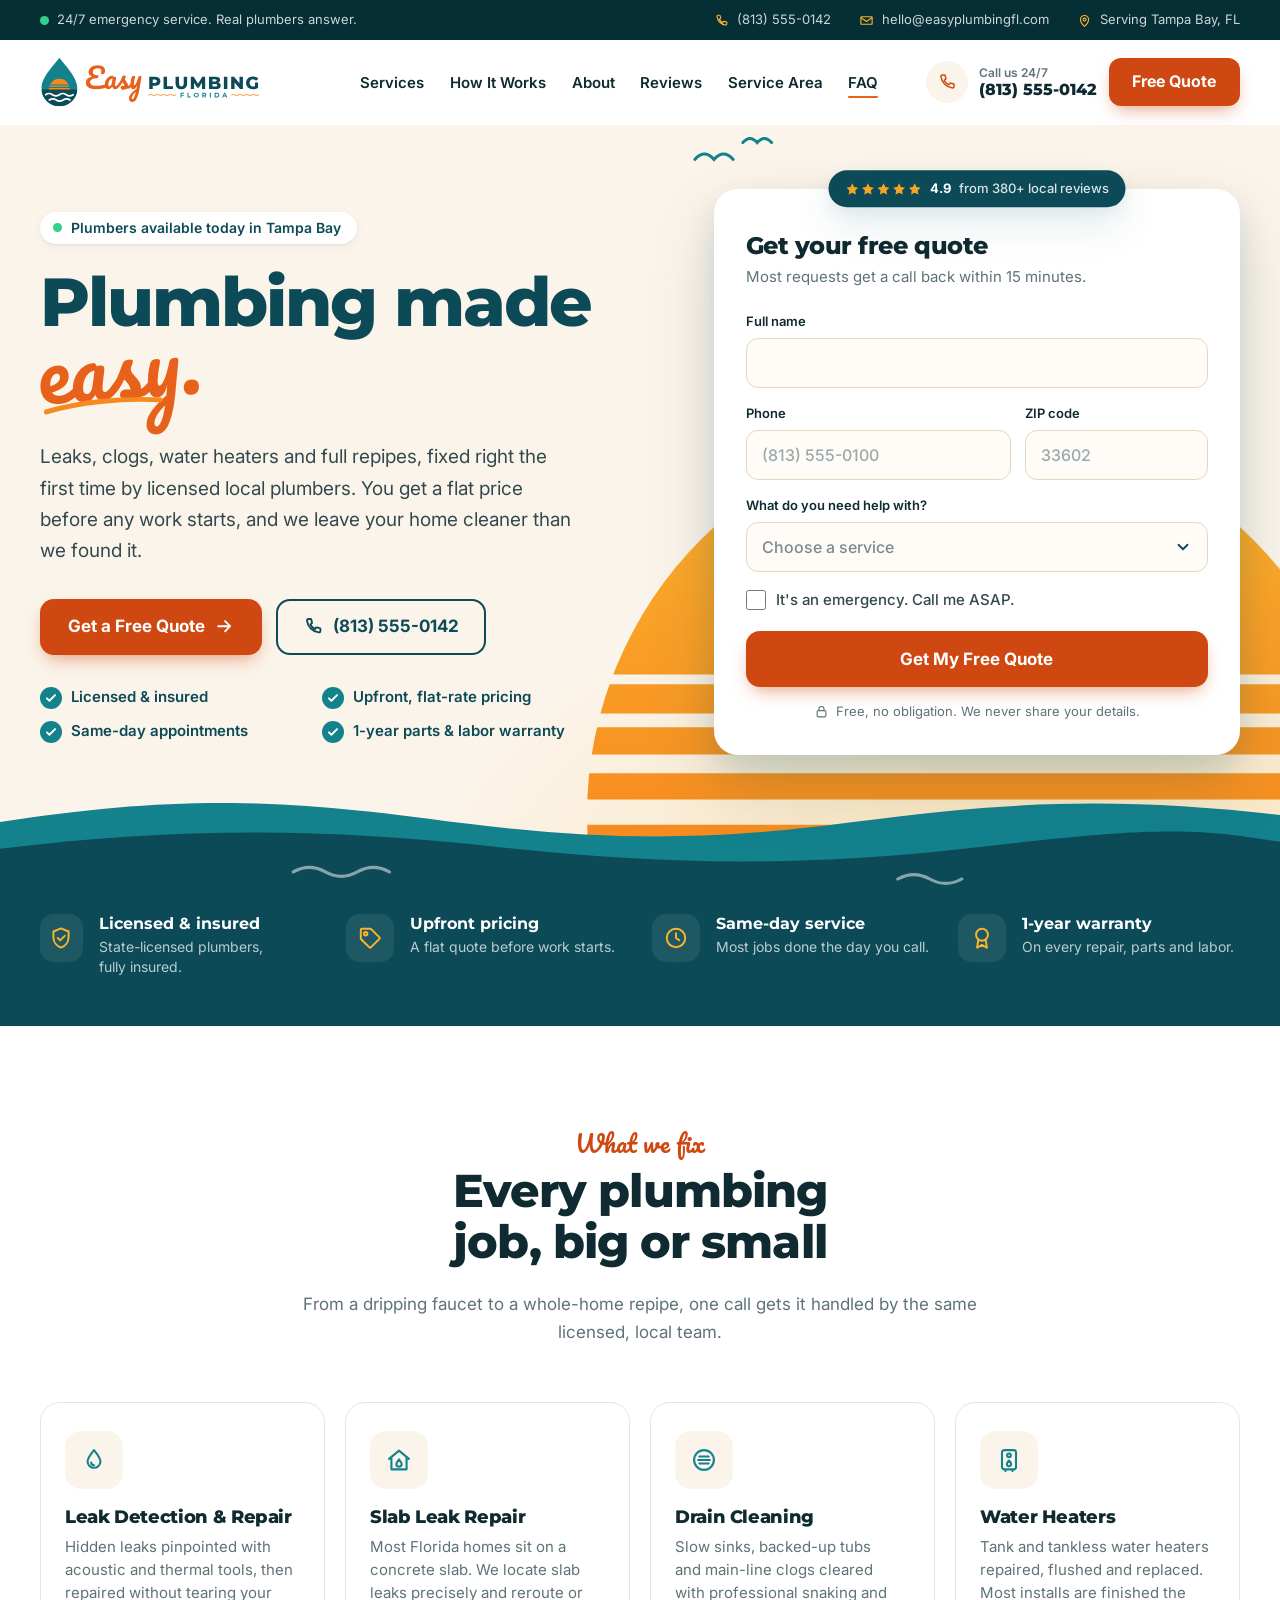
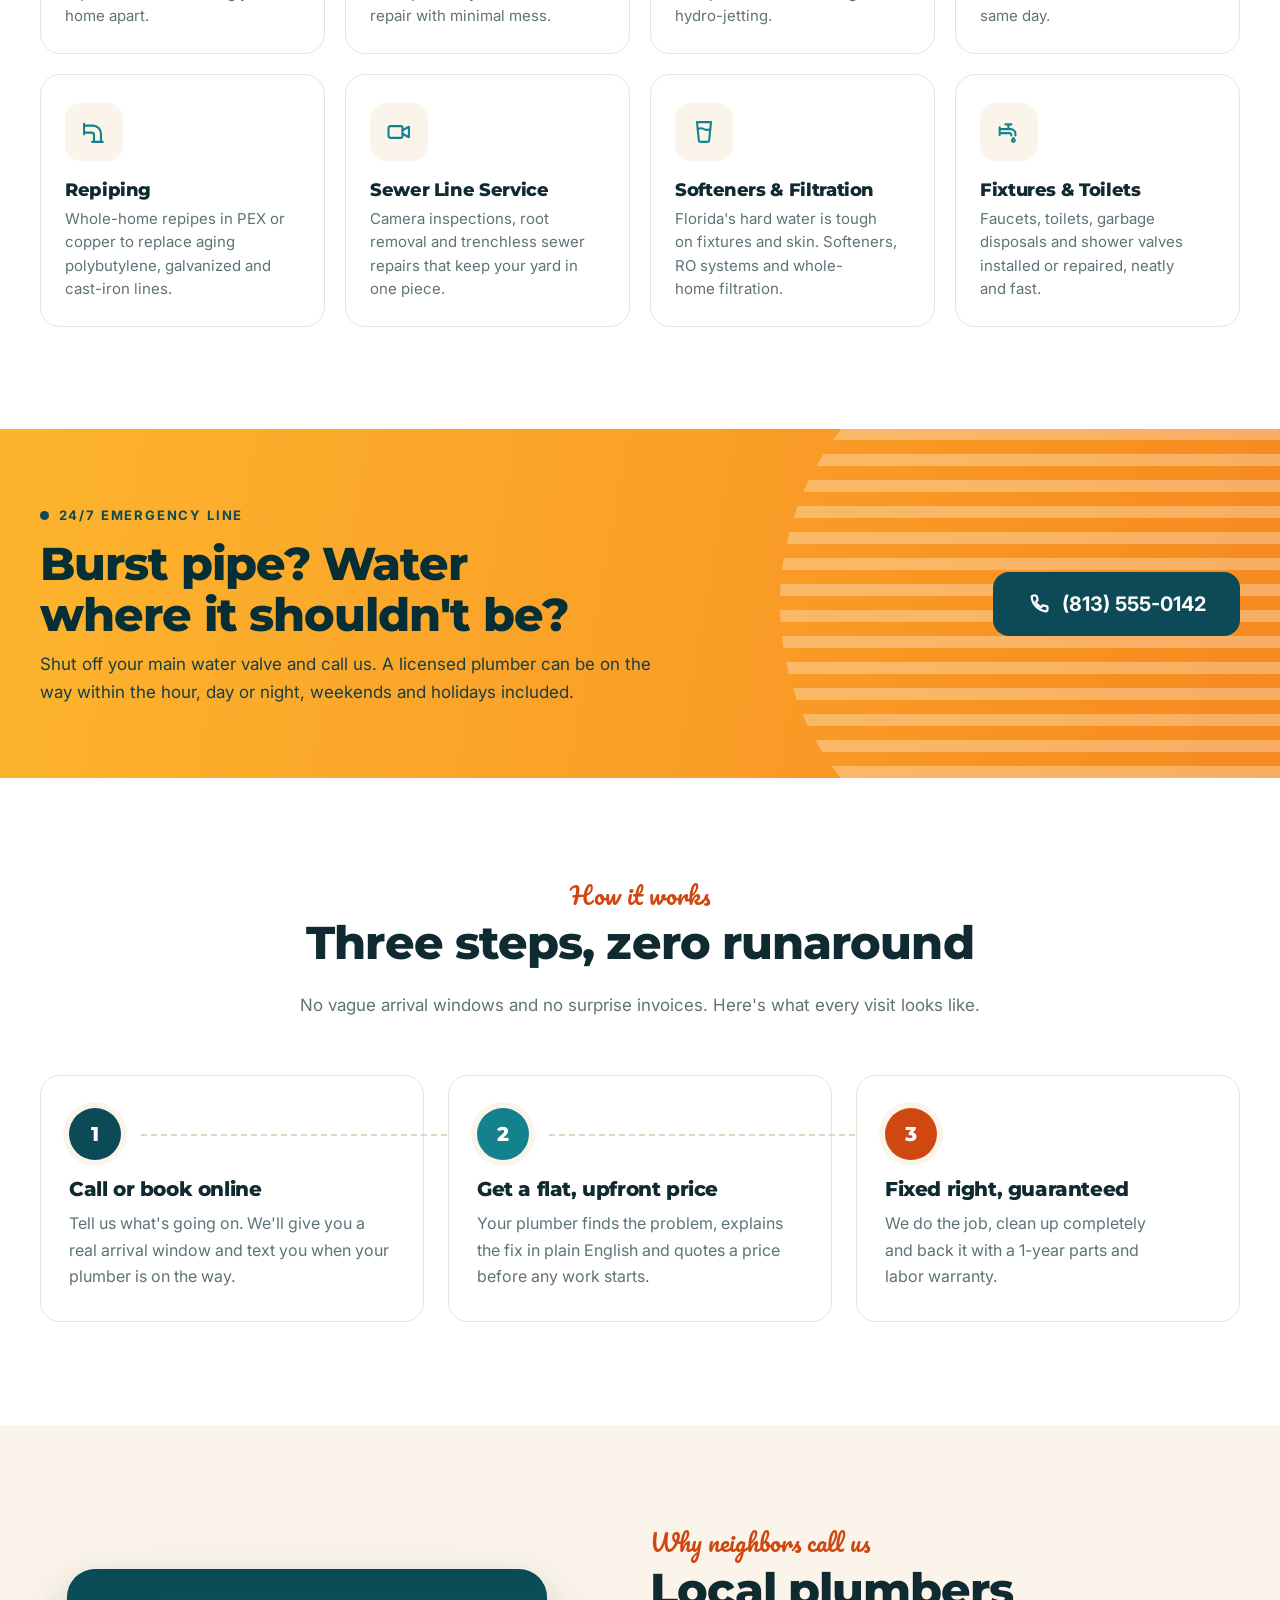
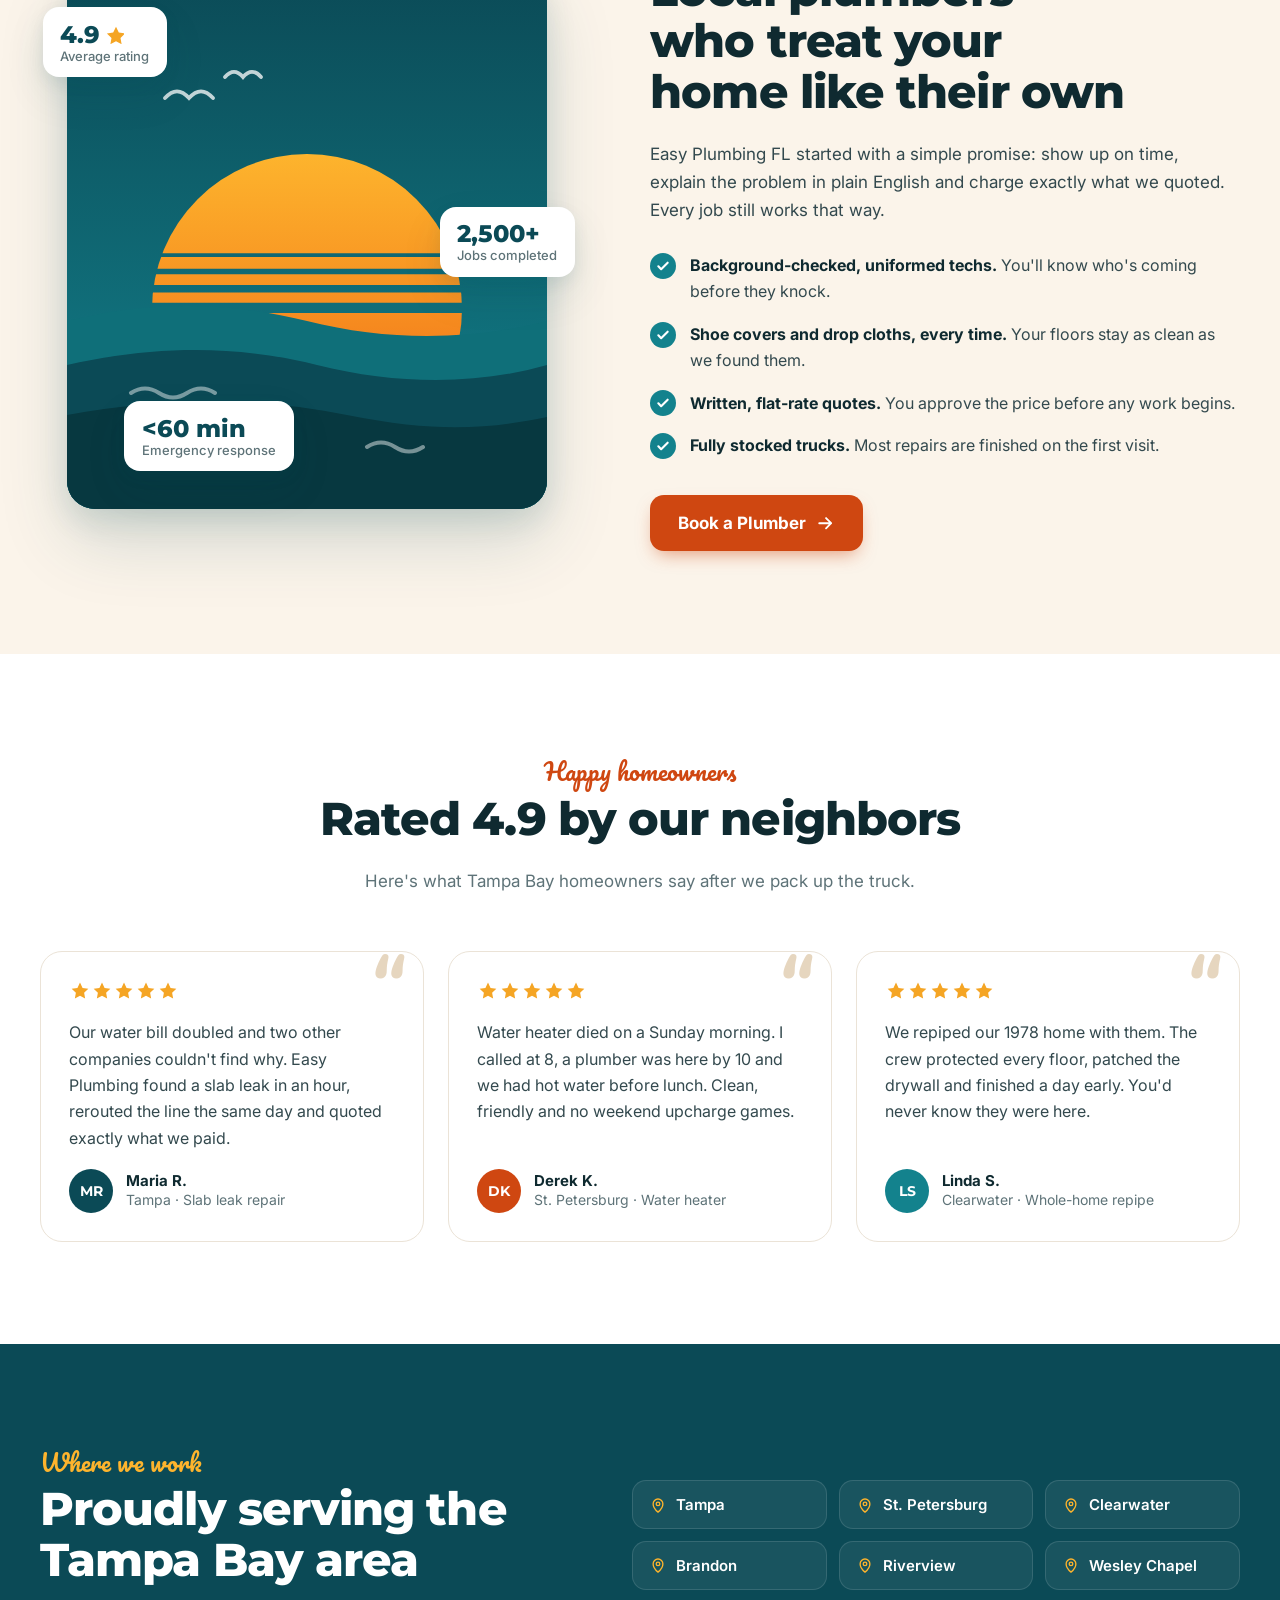
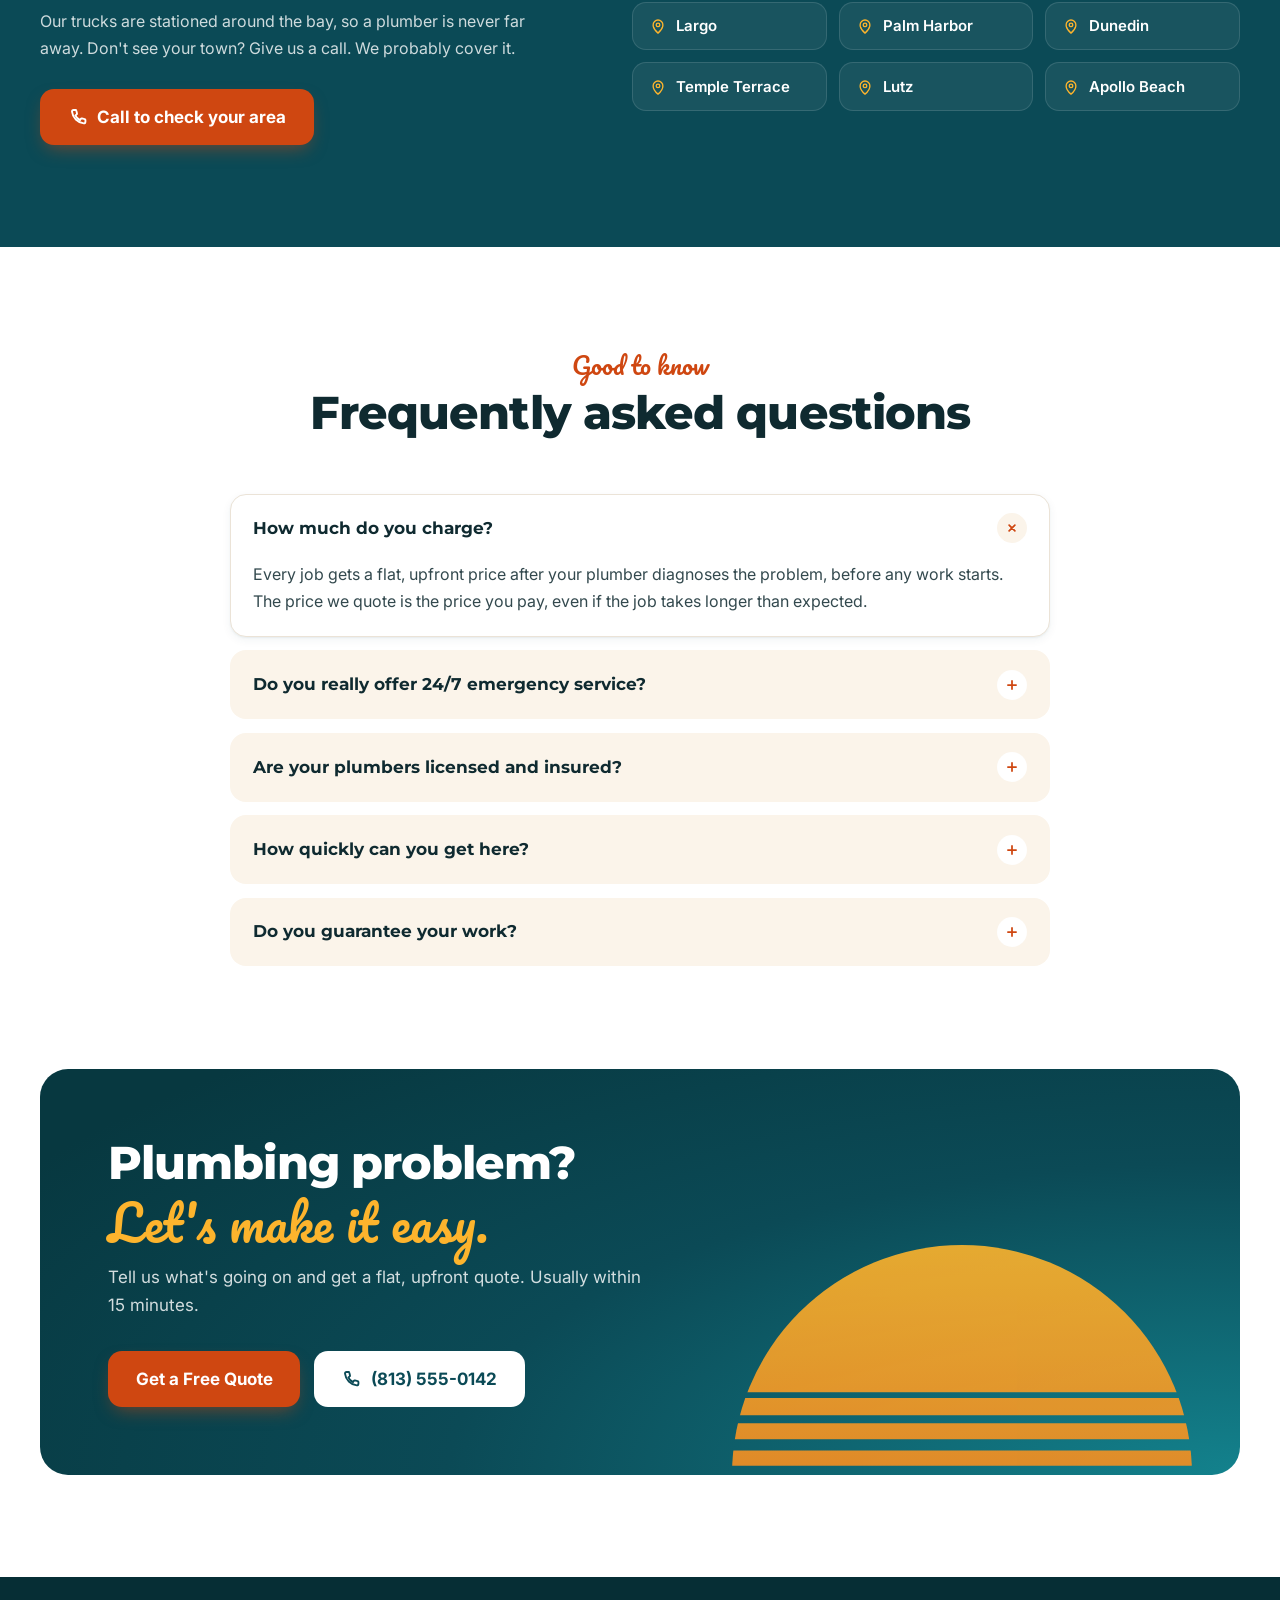
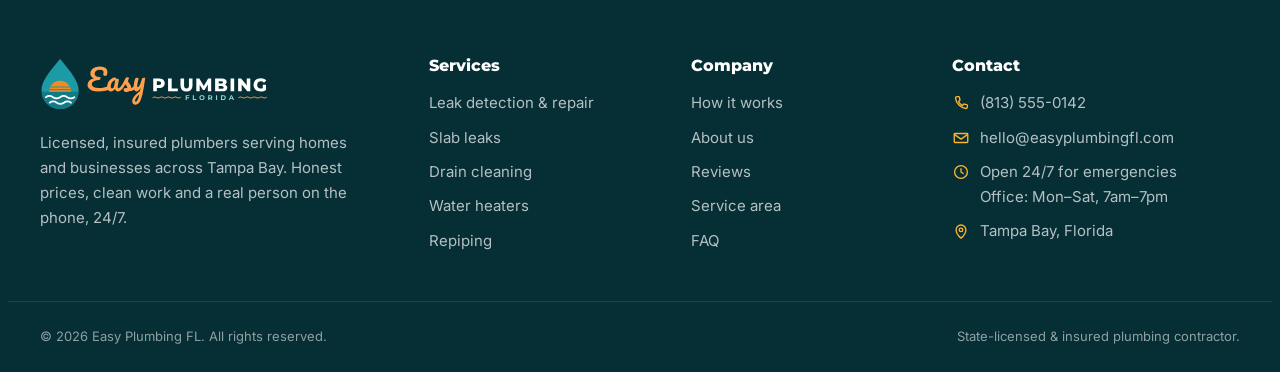
==== index.html @ a5758fda "Add Easy Plumbing FL site and Sunshine Coast brand One-page marketing site for a Florida plumbing co" ====
<!doctype html>
<html lang="en">
<head>
  <meta charset="utf-8">
  <meta name="viewport" content="width=device-width, initial-scale=1">
  <title>Plumber in Tampa Bay, FL | Easy Plumbing FL</title>
  <meta name="description" content="Licensed, insured Tampa Bay plumbers for leaks, clogs, water heaters, slab leaks and repipes. Upfront flat-rate pricing, same-day service and 24/7 emergency help.">
  <link rel="canonical" href="https://easyplumbingfl.com/">
  <meta name="theme-color" content="#0B4A56">

  <meta property="og:type" content="website">
  <meta property="og:site_name" content="Easy Plumbing FL">
  <meta property="og:title" content="Easy Plumbing FL | Plumbing made easy in Tampa Bay">
  <meta property="og:description" content="Leaks, clogs, water heaters and repipes, fixed right the first time. Upfront pricing, same-day service, 24/7 emergencies.">
  <meta property="og:url" content="https://easyplumbingfl.com/">
  <meta property="og:image" content="https://easyplumbingfl.com/images/og-image.jpg">
  <meta property="og:image:width" content="1200">
  <meta property="og:image:height" content="630">
  <meta name="twitter:card" content="summary_large_image">

  <link rel="icon" href="images/favicon.svg" type="image/svg+xml">
  <link rel="icon" href="images/favicon-32.png" sizes="32x32" type="image/png">
  <link rel="apple-touch-icon" href="images/apple-touch-icon.png">

  <link rel="preconnect" href="https://fonts.googleapis.com">
  <link rel="preconnect" href="https://fonts.gstatic.com" crossorigin>
  <link rel="stylesheet" href="https://fonts.googleapis.com/css2?family=Inter:wght@400;500;600;700&family=Montserrat:wght@700;800&family=Pacifico&display=swap">
  <link rel="stylesheet" href="css/styles.css">
  <script>document.documentElement.classList.add("js");</script>

  <script type="application/ld+json">
  {
    "@context": "https://schema.org",
    "@type": "Plumber",
    "name": "Easy Plumbing FL",
    "url": "https://easyplumbingfl.com/",
    "logo": "https://easyplumbingfl.com/images/logo.svg",
    "image": "https://easyplumbingfl.com/images/og-image.jpg",
    "telephone": "+1-813-555-0142",
    "email": "hello@easyplumbingfl.com",
    "priceRange": "$$",
    "address": { "@type": "PostalAddress", "addressLocality": "Tampa", "addressRegion": "FL", "addressCountry": "US" },
    "areaServed": ["Tampa", "St. Petersburg", "Clearwater", "Brandon", "Riverview", "Wesley Chapel", "Largo", "Palm Harbor", "Dunedin", "Temple Terrace", "Lutz", "Apollo Beach"],
    "openingHoursSpecification": [{
      "@type": "OpeningHoursSpecification",
      "dayOfWeek": ["Monday", "Tuesday", "Wednesday", "Thursday", "Friday", "Saturday", "Sunday"],
      "opens": "00:00",
      "closes": "23:59"
    }]
  }
  </script>
</head>
<body>
<a class="skip-link" href="#main">Skip to content</a>

<!-- Icon sprite + shared illustration pieces -->
<svg class="sprite" xmlns="http://www.w3.org/2000/svg" aria-hidden="true" focusable="false">
  <defs>
    <linearGradient id="sun-grad" x1="0" y1="0" x2="0" y2="1">
      <stop offset="0" stop-color="#FDB42D"/>
      <stop offset=".55" stop-color="#F68A1F"/>
      <stop offset="1" stop-color="#E8611A"/>
    </linearGradient>
    <!-- retro stripes cut through the lower half of the sun, like the logo -->
    <mask id="sun-stripes" maskUnits="userSpaceOnUse" x="0" y="0" width="200" height="200">
      <rect width="200" height="200" fill="#fff"/>
      <path fill="#000" d="M0 64h200v2.5H0zM0 74h200v3.5H0zM0 84.5h200v4.8H0zM0 96h200v6.5H0z"/>
    </mask>
    <path id="star-shape" d="M12 2.8l2.8 5.8 6.3.9-4.6 4.4 1.1 6.3L12 17.2l-5.6 3 1.1-6.3L2.9 9.5l6.3-.9z"/>
  </defs>

  <symbol id="sun" viewBox="0 0 200 200"><circle cx="100" cy="100" r="100" fill="url(#sun-grad)" mask="url(#sun-stripes)"/></symbol>
  <symbol id="birds" viewBox="0 0 80 40"><path d="M4 22q8-9 16 0q8-9 16 0M44 8q6-7 12 0q6-7 12 0"/></symbol>
  <symbol id="i-stars" viewBox="0 0 120 24"><use href="#star-shape"/><use href="#star-shape" x="24"/><use href="#star-shape" x="48"/><use href="#star-shape" x="72"/><use href="#star-shape" x="96"/></symbol>

  <symbol id="i-phone" viewBox="0 0 24 24"><path d="M6.6 3.5h2.2c.5 0 .9.3 1 .8l.8 3.4c.1.4-.1.9-.5 1.1L8.6 9.9a12 12 0 0 0 5.5 5.5l1.1-1.5c.2-.4.7-.6 1.1-.5l3.4.8c.5.1.8.5.8 1v2.2c0 1-.8 1.9-1.9 1.9A15.8 15.8 0 0 1 4.7 5.4c0-1 .9-1.9 1.9-1.9Z"/></symbol>
  <symbol id="i-mail" viewBox="0 0 24 24"><path d="M4 6h16a1 1 0 0 1 1 1v10a1 1 0 0 1-1 1H4a1 1 0 0 1-1-1V7a1 1 0 0 1 1-1Z"/><path d="m3.5 7.5 8.5 6 8.5-6"/></symbol>
  <symbol id="i-pin" viewBox="0 0 24 24"><path d="M12 21.5s-6.5-5.6-6.5-11a6.5 6.5 0 0 1 13 0c0 5.4-6.5 11-6.5 11Z"/><circle cx="12" cy="10.5" r="2.4"/></symbol>
  <symbol id="i-clock" viewBox="0 0 24 24"><circle cx="12" cy="12" r="8.5"/><path d="M12 7.5V12l3 2"/></symbol>
  <symbol id="i-arrow" viewBox="0 0 24 24"><path d="M5 12h14M13 6l6 6-6 6"/></symbol>
  <symbol id="i-check" viewBox="0 0 24 24"><path d="m5 12.5 4.2 4.2L19 7"/></symbol>
  <symbol id="i-shield" viewBox="0 0 24 24"><path d="M12 3.2 19 6v5.3c0 4.6-3 8.3-7 9.6-4-1.3-7-5-7-9.6V6l7-2.8Z"/><path d="m9 12 2.2 2.2L15.5 10"/></symbol>
  <symbol id="i-tag" viewBox="0 0 24 24"><path d="M3.5 12.4V4.5a1 1 0 0 1 1-1h7.9a1 1 0 0 1 .7.3l7.6 7.6a1 1 0 0 1 0 1.4l-7.9 7.9a1 1 0 0 1-1.4 0l-7.6-7.6a1 1 0 0 1-.3-.7Z"/><circle cx="8" cy="8" r="1.6"/></symbol>
  <symbol id="i-award" viewBox="0 0 24 24"><circle cx="12" cy="9" r="5.5"/><path d="M8.6 13.4 7.5 21l4.5-2.6 4.5 2.6-1.1-7.6"/></symbol>
  <symbol id="i-lock" viewBox="0 0 24 24"><rect x="5" y="10.5" width="14" height="10" rx="2"/><path d="M8 10.5V8a4 4 0 0 1 8 0v2.5"/></symbol>
  <symbol id="i-leak" viewBox="0 0 24 24"><path d="M12 3.5c2.9 3.6 5.5 6.7 5.5 9.7a5.5 5.5 0 0 1-11 0c0-3 2.6-6.1 5.5-9.7Z"/><path d="M9.6 14.2a2.5 2.5 0 0 0 2.4 2.3"/></symbol>
  <symbol id="i-slab" viewBox="0 0 24 24"><path d="M3.5 11 12 4l8.5 7M5.5 9.5V20h13V9.5"/><path d="M12 11.5c1.3 1.6 2.3 2.8 2.3 4a2.3 2.3 0 0 1-4.6 0c0-1.2 1-2.4 2.3-4Z"/></symbol>
  <symbol id="i-drain" viewBox="0 0 24 24"><circle cx="12" cy="12" r="8.5"/><path d="M8 9h8M7 12h10M8 15h8"/></symbol>
  <symbol id="i-heater" viewBox="0 0 24 24"><path d="M8 3.5h8a2 2 0 0 1 2 2V18a2 2 0 0 1-2 2H8a2 2 0 0 1-2-2V5.5a2 2 0 0 1 2-2ZM9 20v1.5M15 20v1.5"/><circle cx="12" cy="8" r="1.6"/><path d="M12 12.5c1.1 1.2 1.8 2.1 1.8 3a1.8 1.8 0 0 1-3.6 0c0-.9.7-1.8 1.8-3Z"/></symbol>
  <symbol id="i-pipe" viewBox="0 0 24 24"><path d="M3.5 6.5H11a7 7 0 0 1 7 7v7M3.5 12.5H10a2 2 0 0 1 2 2v6M3.5 5v9M10.5 20.5h9"/></symbol>
  <symbol id="i-camera" viewBox="0 0 24 24"><path d="M4.5 7h9A1.5 1.5 0 0 1 15 8.5v7a1.5 1.5 0 0 1-1.5 1.5h-9A1.5 1.5 0 0 1 3 15.5v-7A1.5 1.5 0 0 1 4.5 7Z"/><path d="m15 10.5 5.5-3v9l-5.5-3"/></symbol>
  <symbol id="i-glass" viewBox="0 0 24 24"><path d="M6 3.5h12l-1.6 15.6a1.5 1.5 0 0 1-1.5 1.4H9.1a1.5 1.5 0 0 1-1.5-1.4L6 3.5Z"/><path d="M6.7 9.5c1.8-.9 3.5-.9 5.3 0s3.5.9 5.3 0"/></symbol>
  <symbol id="i-faucet" viewBox="0 0 24 24"><path d="M9 5.5h5M11.5 5.5v4M4 8v6.5M4 9.5h9.5a4 4 0 0 1 4 4V15M4 13h8.5a1.5 1.5 0 0 1 1.5 1.5V15"/><path d="M15.75 17.2c.7.8 1.2 1.5 1.2 2.1a1.2 1.2 0 0 1-2.4 0c0-.6.5-1.3 1.2-2.1Z"/></symbol>
</svg>

<div class="topbar">
  <div class="container topbar__inner">
    <p class="topbar__item"><span class="pulse" aria-hidden="true"></span>24/7 emergency service. Real plumbers answer.</p>
    <ul class="topbar__list">
      <li><svg class="icon"><use href="#i-phone"/></svg><a href="tel:+18135550142">(813) 555-0142</a></li>
      <li><svg class="icon"><use href="#i-mail"/></svg><a href="mailto:hello@easyplumbingfl.com">hello@easyplumbingfl.com</a></li>
      <li><svg class="icon"><use href="#i-pin"/></svg>Serving Tampa Bay, FL</li>
    </ul>
  </div>
</div>

<header class="header" data-header>
  <div class="container header__inner">
    <a class="brand" href="#top">
      <img src="images/logo.svg" alt="Easy Plumbing FL" width="499" height="118">
    </a>

    <nav class="nav" id="site-nav" aria-label="Main">
      <ul class="nav__list">
        <li><a href="#services">Services</a></li>
        <li><a href="#process">How It Works</a></li>
        <li><a href="#about">About</a></li>
        <li><a href="#reviews">Reviews</a></li>
        <li><a href="#areas">Service Area</a></li>
        <li><a href="#faq">FAQ</a></li>
      </ul>
      <div class="nav__cta">
        <a class="btn btn--primary btn--lg" href="#quote">Get a Free Quote</a>
        <a class="btn btn--outline btn--lg" href="tel:+18135550142"><svg class="icon"><use href="#i-phone"/></svg>(813) 555-0142</a>
      </div>
    </nav>

    <div class="header__actions">
      <a class="header__phone" href="tel:+18135550142">
        <span class="header__phone-icon"><svg class="icon"><use href="#i-phone"/></svg></span>
        <span><small>Call us 24/7</small>(813) 555-0142</span>
      </a>
      <a class="btn btn--primary header__cta" href="#quote">Free Quote</a>
      <button class="nav-toggle" type="button" aria-expanded="false" aria-controls="site-nav" aria-label="Open menu">
        <span></span><span></span><span></span>
      </button>
    </div>
  </div>
</header>

<main id="main">

  <!-- ============================== HERO ============================== -->
  <section class="hero" id="top">
    <div class="container hero__grid">
      <div class="hero__copy">
        <p class="hero__badge"><span class="pulse" aria-hidden="true"></span>Plumbers available today in Tampa Bay</p>
        <h1 class="hero__title">Plumbing made<br>
          <span class="hero__script">easy.<svg class="hero__swash" viewBox="0 0 200 20" preserveAspectRatio="none" aria-hidden="true"><path d="M5 14C60 5 130 3 195 9"/></svg></span>
        </h1>
        <p class="hero__lead">Leaks, clogs, water heaters and full repipes, fixed right the first time by licensed local plumbers. You get a flat price before any work starts, and we leave your home cleaner than we found it.</p>
        <div class="hero__ctas">
          <a class="btn btn--primary btn--lg" href="#quote">Get a Free Quote<svg class="icon"><use href="#i-arrow"/></svg></a>
          <a class="btn btn--outline btn--lg" href="tel:+18135550142"><svg class="icon"><use href="#i-phone"/></svg>(813) 555-0142</a>
        </div>
        <ul class="hero__checks">
          <li><svg class="icon"><use href="#i-check"/></svg>Licensed &amp; insured</li>
          <li><svg class="icon"><use href="#i-check"/></svg>Upfront, flat-rate pricing</li>
          <li><svg class="icon"><use href="#i-check"/></svg>Same-day appointments</li>
          <li><svg class="icon"><use href="#i-check"/></svg>1-year parts &amp; labor warranty</li>
        </ul>
      </div>

      <div class="hero__visual">
        <svg class="sun" aria-hidden="true"><use href="#sun"/></svg>
        <svg class="hero__birds" aria-hidden="true"><use href="#birds"/></svg>

        <div class="quote-card" id="quote">
          <p class="rating-chip"><svg class="stars" aria-hidden="true"><use href="#i-stars"/></svg><strong>4.9</strong> from 380+ local reviews</p>

          <div class="quote-card__form" data-quote>
            <h2 class="quote-card__title">Get your free quote</h2>
            <p class="quote-card__sub">Most requests get a call back within 15 minutes.</p>

            <form class="quote-form" novalidate data-quote-form>
              <div class="field">
                <label for="q-name">Full name</label>
                <input id="q-name" name="name" type="text" autocomplete="name" required>
                <span class="field__error" aria-live="polite"></span>
              </div>
              <div class="field-row">
                <div class="field">
                  <label for="q-phone">Phone</label>
                  <input id="q-phone" name="phone" type="tel" autocomplete="tel" inputmode="tel" placeholder="(813) 555-0100" required>
                  <span class="field__error" aria-live="polite"></span>
                </div>
                <div class="field">
                  <label for="q-zip">ZIP code</label>
                  <input id="q-zip" name="zip" type="text" autocomplete="postal-code" inputmode="numeric" maxlength="5" placeholder="33602" required>
                  <span class="field__error" aria-live="polite"></span>
                </div>
              </div>
              <div class="field">
                <label for="q-service">What do you need help with?</label>
                <select id="q-service" name="service" required>
                  <option value="" selected disabled>Choose a service</option>
                  <option>Leak detection &amp; repair</option>
                  <option>Slab leak</option>
                  <option>Drain cleaning</option>
                  <option>Water heater</option>
                  <option>Repiping</option>
                  <option>Sewer line</option>
                  <option>Water softener / filtration</option>
                  <option>Something else</option>
                </select>
                <span class="field__error" aria-live="polite"></span>
              </div>
              <label class="check"><input type="checkbox" name="emergency"><span>It's an emergency. Call me ASAP.</span></label>
              <button class="btn btn--primary btn--lg btn--block" type="submit">Get My Free Quote</button>
              <p class="quote-form__note"><svg class="icon"><use href="#i-lock"/></svg>Free, no obligation. We never share your details.</p>
            </form>
          </div>

          <div class="quote-success" role="status" hidden data-quote-success>
            <span class="quote-success__icon"><svg class="icon"><use href="#i-check"/></svg></span>
            <h2 class="quote-card__title">Request received!</h2>
            <p>Thanks, <span data-out="name">neighbor</span>. A plumber will call you at <strong data-out="phone"></strong> shortly, usually within 15 minutes during business hours.</p>
            <button class="btn btn--outline" type="button" data-quote-reset>Send another request</button>
          </div>
        </div>
      </div>
    </div>

    <svg class="hero__waves" viewBox="0 0 1440 160" preserveAspectRatio="xMidYMax slice" aria-hidden="true">
      <path class="wave wave--back" d="M0 78C180 50 300 50 480 74s300 28 480 4 300-28 480-8v92H0Z"/>
      <path class="wave wave--front" d="M0 108c200-24 360-24 560-2s360 22 560-2 240-16 320-4v60H0Z"/>
      <path class="wave-line" d="M330 134q18-10 36 0t36 0 36 0M1010 142q18-10 36 0t36 0"/>
    </svg>
  </section>

  <!-- ============================== TRUST ============================== -->
  <section class="trust" aria-label="Why homeowners choose us">
    <div class="container trust__grid">
      <div class="trust__item"><span class="trust__icon"><svg class="icon"><use href="#i-shield"/></svg></span><p><strong>Licensed &amp; insured</strong>State-licensed plumbers, fully insured.</p></div>
      <div class="trust__item"><span class="trust__icon"><svg class="icon"><use href="#i-tag"/></svg></span><p><strong>Upfront pricing</strong>A flat quote before work starts.</p></div>
      <div class="trust__item"><span class="trust__icon"><svg class="icon"><use href="#i-clock"/></svg></span><p><strong>Same-day service</strong>Most jobs done the day you call.</p></div>
      <div class="trust__item"><span class="trust__icon"><svg class="icon"><use href="#i-award"/></svg></span><p><strong>1-year warranty</strong>On every repair, parts and labor.</p></div>
    </div>
  </section>

  <!-- ============================== SERVICES ============================== -->
  <section class="section" id="services">
    <div class="container">
      <header class="section-head" data-reveal>
        <p class="eyebrow">What we fix</p>
        <h2>Every plumbing job, big or small</h2>
        <p>From a dripping faucet to a whole-home repipe, one call gets it handled by the same licensed, local team.</p>
      </header>
      <ul class="services">
        <li class="service" data-reveal><span class="service__icon"><svg class="icon"><use href="#i-leak"/></svg></span><h3>Leak Detection &amp; Repair</h3><p>Hidden leaks pinpointed with acoustic and thermal tools, then repaired without tearing your home apart.</p></li>
        <li class="service" data-reveal style="--d:1"><span class="service__icon"><svg class="icon"><use href="#i-slab"/></svg></span><h3>Slab Leak Repair</h3><p>Most Florida homes sit on a concrete slab. We locate slab leaks precisely and reroute or repair with minimal mess.</p></li>
        <li class="service" data-reveal style="--d:2"><span class="service__icon"><svg class="icon"><use href="#i-drain"/></svg></span><h3>Drain Cleaning</h3><p>Slow sinks, backed-up tubs and main-line clogs cleared with professional snaking and hydro-jetting.</p></li>
        <li class="service" data-reveal style="--d:3"><span class="service__icon"><svg class="icon"><use href="#i-heater"/></svg></span><h3>Water Heaters</h3><p>Tank and tankless water heaters repaired, flushed and replaced. Most installs are finished the same day.</p></li>
        <li class="service" data-reveal><span class="service__icon"><svg class="icon"><use href="#i-pipe"/></svg></span><h3>Repiping</h3><p>Whole-home repipes in PEX or copper to replace aging polybutylene, galvanized and cast-iron lines.</p></li>
        <li class="service" data-reveal style="--d:1"><span class="service__icon"><svg class="icon"><use href="#i-camera"/></svg></span><h3>Sewer Line Service</h3><p>Camera inspections, root removal and trenchless sewer repairs that keep your yard in one piece.</p></li>
        <li class="service" data-reveal style="--d:2"><span class="service__icon"><svg class="icon"><use href="#i-glass"/></svg></span><h3>Softeners &amp; Filtration</h3><p>Florida's hard water is tough on fixtures and skin. Softeners, RO systems and whole-home filtration.</p></li>
        <li class="service" data-reveal style="--d:3"><span class="service__icon"><svg class="icon"><use href="#i-faucet"/></svg></span><h3>Fixtures &amp; Toilets</h3><p>Faucets, toilets, garbage disposals and shower valves installed or repaired, neatly and fast.</p></li>
      </ul>
    </div>
  </section>

  <!-- ============================== EMERGENCY ============================== -->
  <section class="emergency" aria-labelledby="emergency-title">
    <div class="container emergency__inner">
      <div>
        <p class="emergency__kicker"><span class="pulse pulse--dark" aria-hidden="true"></span>24/7 emergency line</p>
        <h2 id="emergency-title">Burst pipe? Water where it shouldn't be?</h2>
        <p>Shut off your main water valve and call us. A licensed plumber can be on the way within the hour, day or night, weekends and holidays included.</p>
      </div>
      <a class="btn btn--teal btn--xl" href="tel:+18135550142"><svg class="icon"><use href="#i-phone"/></svg>(813) 555-0142</a>
    </div>
  </section>

  <!-- ============================== PROCESS ============================== -->
  <section class="section" id="process">
    <div class="container">
      <header class="section-head" data-reveal>
        <p class="eyebrow">How it works</p>
        <h2>Three steps, zero runaround</h2>
        <p>No vague arrival windows and no surprise invoices. Here's what every visit looks like.</p>
      </header>
      <ol class="steps">
        <li class="step" data-reveal><span class="step__num">1</span><h3>Call or book online</h3><p>Tell us what's going on. We'll give you a real arrival window and text you when your plumber is on the way.</p></li>
        <li class="step" data-reveal style="--d:1"><span class="step__num">2</span><h3>Get a flat, upfront price</h3><p>Your plumber finds the problem, explains the fix in plain English and quotes a price before any work starts.</p></li>
        <li class="step" data-reveal style="--d:2"><span class="step__num">3</span><h3>Fixed right, guaranteed</h3><p>We do the job, clean up completely and back it with a 1-year parts and labor warranty.</p></li>
      </ol>
    </div>
  </section>

  <!-- ============================== ABOUT ============================== -->
  <section class="section section--sand" id="about">
    <div class="container about">
      <div class="about__visual" data-reveal>
        <svg class="about__scene" viewBox="0 0 480 540" aria-hidden="true">
          <defs>
            <linearGradient id="about-sky" x1="0" y1="0" x2="0" y2="1">
              <stop offset="0" stop-color="#0B4A56"/>
              <stop offset="1" stop-color="#13828D"/>
            </linearGradient>
          </defs>
          <rect width="480" height="540" fill="url(#about-sky)"/>
          <use href="#sun" x="85" y="185" width="310" height="310"/>
          <use href="#birds" x="92" y="96" width="120" height="60" class="scene-birds"/>
          <path fill="#0F6F79" d="M0 352c80-20 160-20 240 0s160 20 240 0v188H0Z"/>
          <path fill="#0B4A56" d="M0 396c90-20 170-20 250 0s160 20 230 0v144H0Z"/>
          <path fill="#073840" d="M0 446c100-18 190-18 280 0s140 14 200 2v92H0Z"/>
          <path class="scene-line" d="M64 424q14-9 28 0t28 0 28 0M300 478q14-9 28 0t28 0"/>
        </svg>
        <div class="stat stat--a"><strong>4.9<svg class="icon icon--star" aria-hidden="true"><use href="#star-shape"/></svg></strong><span>Average rating</span></div>
        <div class="stat stat--b"><strong>2,500+</strong><span>Jobs completed</span></div>
        <div class="stat stat--c"><strong>&lt;60 min</strong><span>Emergency response</span></div>
      </div>

      <div class="about__copy" data-reveal style="--d:1">
        <p class="eyebrow">Why neighbors call us</p>
        <h2>Local plumbers who treat your home like their own</h2>
        <p>Easy Plumbing FL started with a simple promise: show up on time, explain the problem in plain English and charge exactly what we quoted. Every job still works that way.</p>
        <ul class="ticks">
          <li><svg class="icon"><use href="#i-check"/></svg><p><strong>Background-checked, uniformed techs.</strong> You'll know who's coming before they knock.</p></li>
          <li><svg class="icon"><use href="#i-check"/></svg><p><strong>Shoe covers and drop cloths, every time.</strong> Your floors stay as clean as we found them.</p></li>
          <li><svg class="icon"><use href="#i-check"/></svg><p><strong>Written, flat-rate quotes.</strong> You approve the price before any work begins.</p></li>
          <li><svg class="icon"><use href="#i-check"/></svg><p><strong>Fully stocked trucks.</strong> Most repairs are finished on the first visit.</p></li>
        </ul>
        <a class="btn btn--primary btn--lg" href="#quote">Book a Plumber<svg class="icon"><use href="#i-arrow"/></svg></a>
      </div>
    </div>
  </section>

  <!-- ============================== REVIEWS ============================== -->
  <section class="section" id="reviews">
    <div class="container">
      <header class="section-head" data-reveal>
        <p class="eyebrow">Happy homeowners</p>
        <h2>Rated 4.9 by our neighbors</h2>
        <p>Here's what Tampa Bay homeowners say after we pack up the truck.</p>
      </header>
      <div class="reviews">
        <figure class="review" data-reveal>
          <svg class="stars" role="img" aria-label="5 out of 5 stars"><use href="#i-stars"/></svg>
          <blockquote><p>Our water bill doubled and two other companies couldn't find why. Easy Plumbing found a slab leak in an hour, rerouted the line the same day and quoted exactly what we paid.</p></blockquote>
          <figcaption><span class="avatar" aria-hidden="true">MR</span><span><strong>Maria R.</strong>Tampa · Slab leak repair</span></figcaption>
        </figure>
        <figure class="review" data-reveal style="--d:1">
          <svg class="stars" role="img" aria-label="5 out of 5 stars"><use href="#i-stars"/></svg>
          <blockquote><p>Water heater died on a Sunday morning. I called at 8, a plumber was here by 10 and we had hot water before lunch. Clean, friendly and no weekend upcharge games.</p></blockquote>
          <figcaption><span class="avatar" aria-hidden="true">DK</span><span><strong>Derek K.</strong>St. Petersburg · Water heater</span></figcaption>
        </figure>
        <figure class="review" data-reveal style="--d:2">
          <svg class="stars" role="img" aria-label="5 out of 5 stars"><use href="#i-stars"/></svg>
          <blockquote><p>We repiped our 1978 home with them. The crew protected every floor, patched the drywall and finished a day early. You'd never know they were here.</p></blockquote>
          <figcaption><span class="avatar" aria-hidden="true">LS</span><span><strong>Linda S.</strong>Clearwater · Whole-home repipe</span></figcaption>
        </figure>
      </div>
    </div>
  </section>

  <!-- ============================== SERVICE AREA ============================== -->
  <section class="section areas" id="areas">
    <div class="container areas__inner">
      <div class="areas__copy" data-reveal>
        <p class="eyebrow eyebrow--light">Where we work</p>
        <h2>Proudly serving the Tampa Bay area</h2>
        <p>Our trucks are stationed around the bay, so a plumber is never far away. Don't see your town? Give us a call. We probably cover it.</p>
        <a class="btn btn--primary btn--lg" href="tel:+18135550142"><svg class="icon"><use href="#i-phone"/></svg>Call to check your area</a>
      </div>
      <ul class="areas__list" data-reveal style="--d:1">
        <li><svg class="icon"><use href="#i-pin"/></svg>Tampa</li>
        <li><svg class="icon"><use href="#i-pin"/></svg>St. Petersburg</li>
        <li><svg class="icon"><use href="#i-pin"/></svg>Clearwater</li>
        <li><svg class="icon"><use href="#i-pin"/></svg>Brandon</li>
        <li><svg class="icon"><use href="#i-pin"/></svg>Riverview</li>
        <li><svg class="icon"><use href="#i-pin"/></svg>Wesley Chapel</li>
        <li><svg class="icon"><use href="#i-pin"/></svg>Largo</li>
        <li><svg class="icon"><use href="#i-pin"/></svg>Palm Harbor</li>
        <li><svg class="icon"><use href="#i-pin"/></svg>Dunedin</li>
        <li><svg class="icon"><use href="#i-pin"/></svg>Temple Terrace</li>
        <li><svg class="icon"><use href="#i-pin"/></svg>Lutz</li>
        <li><svg class="icon"><use href="#i-pin"/></svg>Apollo Beach</li>
      </ul>
    </div>
  </section>

  <!-- ============================== FAQ ============================== -->
  <section class="section" id="faq">
    <div class="container container--narrow">
      <header class="section-head" data-reveal>
        <p class="eyebrow">Good to know</p>
        <h2>Frequently asked questions</h2>
      </header>
      <div class="faq" data-reveal>
        <details class="faq__item" open>
          <summary>How much do you charge?</summary>
          <p>Every job gets a flat, upfront price after your plumber diagnoses the problem, before any work starts. The price we quote is the price you pay, even if the job takes longer than expected.</p>
        </details>
        <details class="faq__item">
          <summary>Do you really offer 24/7 emergency service?</summary>
          <p>Yes. Nights, weekends and holidays, a real person answers and a licensed plumber is dispatched, usually within the hour.</p>
        </details>
        <details class="faq__item">
          <summary>Are your plumbers licensed and insured?</summary>
          <p>Every plumber on our team is state-licensed, fully insured and background-checked. We're happy to share proof of coverage before we start.</p>
        </details>
        <details class="faq__item">
          <summary>How quickly can you get here?</summary>
          <p>Most calls get a same-day appointment with a two-hour arrival window. We text you when your plumber is on the way.</p>
        </details>
        <details class="faq__item">
          <summary>Do you guarantee your work?</summary>
          <p>All repairs come with a 1-year parts and labor warranty. New water heaters and repipes are also covered by the manufacturer's warranty.</p>
        </details>
      </div>
    </div>
  </section>

  <!-- ============================== CTA ============================== -->
  <section class="cta">
    <div class="container">
      <div class="cta__card" data-reveal>
        <svg class="cta__sun" aria-hidden="true"><use href="#sun"/></svg>
        <div class="cta__copy">
          <h2>Plumbing problem? <span>Let's make it easy.</span></h2>
          <p>Tell us what's going on and get a flat, upfront quote. Usually within 15 minutes.</p>
        </div>
        <div class="cta__actions">
          <a class="btn btn--primary btn--lg" href="#quote">Get a Free Quote</a>
          <a class="btn btn--white btn--lg" href="tel:+18135550142"><svg class="icon"><use href="#i-phone"/></svg>(813) 555-0142</a>
        </div>
      </div>
    </div>
  </section>
</main>

<footer class="footer" id="contact">
  <div class="container footer__grid">
    <div class="footer__brand">
      <img src="images/logo-light.svg" alt="Easy Plumbing FL" width="499" height="118" loading="lazy">
      <p>Licensed, insured plumbers serving homes and businesses across Tampa Bay. Honest prices, clean work and a real person on the phone, 24/7.</p>
    </div>
    <div>
      <h3>Services</h3>
      <ul>
        <li><a href="#services">Leak detection &amp; repair</a></li>
        <li><a href="#services">Slab leaks</a></li>
        <li><a href="#services">Drain cleaning</a></li>
        <li><a href="#services">Water heaters</a></li>
        <li><a href="#services">Repiping</a></li>
      </ul>
    </div>
    <div>
      <h3>Company</h3>
      <ul>
        <li><a href="#process">How it works</a></li>
        <li><a href="#about">About us</a></li>
        <li><a href="#reviews">Reviews</a></li>
        <li><a href="#areas">Service area</a></li>
        <li><a href="#faq">FAQ</a></li>
      </ul>
    </div>
    <div>
      <h3>Contact</h3>
      <ul class="footer__contact">
        <li><svg class="icon"><use href="#i-phone"/></svg><a href="tel:+18135550142">(813) 555-0142</a></li>
        <li><svg class="icon"><use href="#i-mail"/></svg><a href="mailto:hello@easyplumbingfl.com">hello@easyplumbingfl.com</a></li>
        <li><svg class="icon"><use href="#i-clock"/></svg><span>Open 24/7 for emergencies<br>Office: Mon–Sat, 7am–7pm</span></li>
        <li><svg class="icon"><use href="#i-pin"/></svg><span>Tampa Bay, Florida</span></li>
      </ul>
    </div>
  </div>
  <div class="container footer__bottom">
    <p>© <span data-year>2026</span> Easy Plumbing FL. All rights reserved.</p>
    <p>State-licensed &amp; insured plumbing contractor.</p>
  </div>
</footer>

<div class="mobile-bar">
  <a class="btn btn--teal" href="tel:+18135550142"><svg class="icon"><use href="#i-phone"/></svg>Call now</a>
  <a class="btn btn--primary" href="#quote">Free quote</a>
</div>

<script src="js/main.js" defer></script>
</body>
</html>
---- css/styles.css ----
/* ==========================================================================
   Easy Plumbing FL — stylesheet
   Single file, no build step, mobile-first. Organised top-to-bottom:
   tokens → base → layout → components → header → hero → sections → footer
   ========================================================================== */

/* --------------------------------------------------------------------------
   1. Tokens — brand colours sampled from the Sunshine Coast logo
   -------------------------------------------------------------------------- */
:root {
  --teal-950: #062e35;
  --teal-900: #0b4a56;   /* Deep Teal — headings, dark sections */
  --teal-700: #13828d;   /* Gulf Teal — brand, icons */
  --teal-600: #0f6f79;   /* text-safe teal for links on sand */
  --sunset: #e8611a;     /* logo "Easy", large display text */
  --sunset-600: #cf4711; /* buttons — 4.6:1 with white text */
  --sunset-700: #b23c0d;
  --citrus: #f68a1f;
  --gold: #fdb42d;
  --sand: #fbf4ea;
  --sand-200: #f3e7d5;
  --sand-300: #e6d6bf;

  --ink: #0f2a30;
  --text: #33494e;
  --muted: #5e7378;
  --line: #ebe3d7;
  --error: #b42318;

  --font-display: "Montserrat", "Segoe UI", system-ui, sans-serif;
  --font-script: "Pacifico", "Brush Script MT", cursive;
  --font-sans: "Inter", -apple-system, BlinkMacSystemFont, "Segoe UI", Roboto, Helvetica, Arial, sans-serif;

  --container: 1200px;
  --gutter: clamp(1rem, 4vw, 2rem);
  --section-y: clamp(4rem, 8vw, 7rem);
  --header-h: 72px;

  --radius: 14px;
  --radius-lg: 24px;
  --shadow-sm: 0 1px 2px rgba(11, 74, 86, .06), 0 3px 10px rgba(11, 74, 86, .06);
  --shadow: 0 6px 16px rgba(11, 74, 86, .08), 0 18px 40px rgba(11, 74, 86, .1);
  --shadow-lg: 0 12px 30px rgba(11, 74, 86, .12), 0 32px 70px rgba(11, 74, 86, .16);

  --ease: cubic-bezier(.2, .7, .2, 1);
  --transition: 200ms var(--ease);
}

@media (min-width: 900px) {
  :root { --header-h: 84px; }
}

/* --------------------------------------------------------------------------
   2. Base
   -------------------------------------------------------------------------- */
*, *::before, *::after { box-sizing: border-box; }

html {
  -webkit-text-size-adjust: 100%;
  scroll-behavior: smooth;
  scroll-padding-top: calc(var(--header-h) + 12px);
}

body {
  margin: 0;
  overflow-x: clip;
  font-family: var(--font-sans);
  font-size: 1rem;
  line-height: 1.65;
  color: var(--text);
  background: #fff;
  -webkit-font-smoothing: antialiased;
}

img, svg { display: block; max-width: 100%; }

a { color: var(--teal-600); text-underline-offset: .18em; }

h1, h2, h3 {
  margin: 0 0 .5em;
  font-family: var(--font-display);
  font-weight: 800;
  line-height: 1.12;
  letter-spacing: -.02em;
  color: var(--ink);
  text-wrap: balance;
}

p { margin: 0 0 1em; text-wrap: pretty; }
ul, ol { margin: 0; padding: 0; list-style: none; }

:focus-visible { outline: 3px solid var(--citrus); outline-offset: 3px; }

.skip-link {
  position: absolute;
  z-index: 100;
  top: .75rem;
  left: .75rem;
  padding: .6rem 1rem;
  border-radius: 10px;
  background: var(--teal-900);
  color: #fff;
  font-weight: 600;
  transform: translateY(-160%);
  transition: transform var(--transition);
}
.skip-link:focus { transform: none; }

.sprite { position: absolute; width: 0; height: 0; overflow: hidden; }

.icon {
  width: 1.25em;
  height: 1.25em;
  flex: none;
  fill: none;
  stroke: currentColor;
  stroke-width: 1.8;
  stroke-linecap: round;
  stroke-linejoin: round;
}

/* --------------------------------------------------------------------------
   3. Layout
   -------------------------------------------------------------------------- */
.container {
  width: 100%;
  max-width: calc(var(--container) + 2 * var(--gutter));
  margin-inline: auto;
  padding-inline: var(--gutter);
}
.container--narrow { max-width: calc(820px + 2 * var(--gutter)); }

.section { padding-block: var(--section-y); }
.section--sand { background: var(--sand); }

.section-head {
  max-width: 46rem;
  margin: 0 auto clamp(2.5rem, 5vw, 3.5rem);
  text-align: center;
}
.section-head p:last-child { margin: 0; font-size: 1.0625rem; color: var(--muted); }

.eyebrow {
  margin: 0 0 .35rem;
  font-family: var(--font-script);
  font-size: 1.5rem;
  line-height: 1.3;
  color: var(--sunset-600);
}
.eyebrow--light { color: var(--gold); }

.section h2,
.emergency h2,
.cta h2 { font-size: clamp(1.9rem, 1.3rem + 2.3vw, 2.85rem); }

/* --------------------------------------------------------------------------
   4. Components
   -------------------------------------------------------------------------- */
.btn {
  display: inline-flex;
  align-items: center;
  justify-content: center;
  gap: .55em;
  min-height: 48px;
  padding: .75rem 1.35rem;
  border: 2px solid transparent;
  border-radius: 12px;
  font: 700 1rem/1.2 var(--font-sans);
  text-decoration: none;
  white-space: nowrap;
  cursor: pointer;
  transition: background-color var(--transition), color var(--transition),
    border-color var(--transition), box-shadow var(--transition), transform var(--transition);
}
.btn:hover { transform: translateY(-1px); }
.btn:active { transform: none; }
.btn .icon { width: 1.2em; height: 1.2em; stroke-width: 2.2; }

.btn--primary { background: var(--sunset-600); color: #fff; box-shadow: 0 8px 18px -6px rgba(207, 71, 17, .55); }
.btn--primary:hover { background: var(--sunset-700); }
.btn--outline { border-color: var(--teal-900); color: var(--teal-900); background: transparent; }
.btn--outline:hover { background: var(--teal-900); color: #fff; }
.btn--teal { background: var(--teal-900); color: #fff; }
.btn--teal:hover { background: var(--teal-950); }
.btn--white { background: #fff; color: var(--teal-900); }
.btn--white:hover { background: var(--sand); }

.btn--lg { min-height: 56px; padding: .9rem 1.6rem; font-size: 1.0625rem; border-radius: 14px; }
.btn--xl { min-height: 64px; padding: 1rem 2rem; font-size: 1.25rem; border-radius: 16px; }
.btn--block { width: 100%; }

.pulse {
  flex: none;
  width: 9px;
  height: 9px;
  border-radius: 50%;
  background: #2fd18b;
  animation: pulse 2s infinite;
}
.pulse--dark { background: var(--teal-900); animation-name: pulse-dark; }

@keyframes pulse {
  0% { box-shadow: 0 0 0 0 rgba(47, 209, 139, .55); }
  70%, 100% { box-shadow: 0 0 0 9px rgba(47, 209, 139, 0); }
}
@keyframes pulse-dark {
  0% { box-shadow: 0 0 0 0 rgba(11, 74, 86, .45); }
  70%, 100% { box-shadow: 0 0 0 9px rgba(11, 74, 86, 0); }
}

/* --------------------------------------------------------------------------
   5. Top bar + header
   -------------------------------------------------------------------------- */
.topbar { display: none; background: var(--teal-950); color: rgba(255, 255, 255, .8); font-size: .8125rem; }
.topbar__inner { display: flex; align-items: center; justify-content: space-between; gap: 1rem; min-height: 40px; }
.topbar__item, .topbar__list li { display: inline-flex; align-items: center; gap: .5rem; margin: 0; }
.topbar__list { display: flex; gap: 1.75rem; }
.topbar a { color: inherit; text-decoration: none; }
.topbar a:hover { color: #fff; }
.topbar .icon { width: 15px; height: 15px; color: var(--gold); }

@media (min-width: 900px) {
  .topbar { display: block; }
}

.header {
  position: sticky;
  top: 0;
  z-index: 50;
  background: rgba(255, 255, 255, .97);
  border-bottom: 1px solid transparent;
  transition: box-shadow var(--transition), border-color var(--transition);
}
@supports (backdrop-filter: blur(10px)) {
  .header { background: rgba(255, 255, 255, .88); backdrop-filter: saturate(1.4) blur(12px); }
}
.header.is-scrolled { border-bottom-color: var(--line); box-shadow: 0 8px 28px rgba(11, 74, 86, .08); }

.header__inner { display: flex; align-items: center; gap: 1.5rem; height: var(--header-h); }
.brand { flex: none; }
.brand img { width: auto; height: 42px; }
.header__actions { display: flex; align-items: center; gap: .75rem; margin-left: auto; }
.header__cta { display: none; }
.header__phone { display: none; }

@media (min-width: 480px) {
  .header__cta { display: inline-flex; }
}
@media (min-width: 900px) {
  .brand img { height: 52px; }
}

/* Mobile menu panel */
.nav-toggle {
  display: inline-grid;
  place-content: center;
  gap: 5px;
  width: 46px;
  height: 46px;
  border: 0;
  border-radius: 12px;
  background: var(--sand);
  cursor: pointer;
}
.nav-toggle span { display: block; width: 22px; height: 2.5px; border-radius: 2px; background: var(--teal-900); transition: transform var(--transition), opacity var(--transition); }
.nav-open .nav-toggle span:nth-child(1) { transform: translateY(7.5px) rotate(45deg); }
.nav-open .nav-toggle span:nth-child(2) { opacity: 0; }
.nav-open .nav-toggle span:nth-child(3) { transform: translateY(-7.5px) rotate(-45deg); }

.nav {
  position: absolute;
  top: 100%;
  left: 0;
  right: 0;
  max-height: calc(100dvh - var(--header-h));
  overflow-y: auto;
  padding: .5rem var(--gutter) 1.5rem;
  background: #fff;
  border-top: 1px solid var(--line);
  box-shadow: 0 24px 40px rgba(11, 74, 86, .16);
  opacity: 0;
  visibility: hidden;
  transform: translateY(-8px);
  transition: opacity var(--transition), transform var(--transition), visibility var(--transition);
}
.nav-open .nav { opacity: 1; visibility: visible; transform: none; }
.nav-open { overflow: hidden; }

.nav__list a {
  display: block;
  padding: 1rem .25rem;
  border-bottom: 1px solid var(--line);
  font: 700 1.125rem var(--font-display);
  color: var(--ink);
  text-decoration: none;
}
.nav__cta { display: grid; gap: .75rem; margin-top: 1.25rem; }

@media (min-width: 1080px) {
  .nav-toggle, .nav__cta { display: none; }
  .nav {
    position: static;
    max-height: none;
    overflow: visible;
    margin-left: auto;
    padding: 0;
    background: none;
    border: 0;
    box-shadow: none;
    opacity: 1;
    visibility: visible;
    transform: none;
  }
  .nav__list { display: flex; gap: 1.6rem; }
  .nav__list a {
    position: relative;
    padding: .5rem 0;
    border: 0;
    font: 600 .9375rem var(--font-sans);
  }
  .nav__list a::after {
    content: "";
    position: absolute;
    left: 0;
    right: 0;
    bottom: .1rem;
    height: 2px;
    border-radius: 2px;
    background: var(--sunset);
    transform: scaleX(0);
    transition: transform var(--transition);
  }
  .nav__list a:hover::after,
  .nav__list a.is-active::after { transform: scaleX(1); }
  .header__actions { margin-left: 1.5rem; }
}

@media (min-width: 1280px) {
  .header__phone {
    display: inline-flex;
    align-items: center;
    gap: .65rem;
    color: var(--ink);
    font: 800 1rem/1.2 var(--font-display);
    text-decoration: none;
  }
  .header__phone small { display: block; font: 600 .75rem var(--font-sans); color: var(--muted); }
  .header__phone-icon { display: grid; place-items: center; width: 42px; height: 42px; border-radius: 50%; background: var(--sand); color: var(--sunset-600); }
}

/* --------------------------------------------------------------------------
   6. Hero — sand sky, striped sun setting behind the quote card, teal sea
   -------------------------------------------------------------------------- */
.hero {
  --wave-h: clamp(72px, 10vw, 200px);
  position: relative;
  isolation: isolate;
  overflow: hidden;
  padding-top: clamp(2.25rem, 5vw, 4.5rem);
  padding-bottom: calc(var(--wave-h) * .62);
  background:
    radial-gradient(70% 60% at 82% 100%, rgba(253, 180, 45, .3), transparent 70%),
    var(--sand);
}

.hero__grid { display: grid; gap: 2.75rem; align-items: end; }
.hero__copy { position: relative; z-index: 2; }

.hero__badge {
  display: inline-flex;
  align-items: center;
  gap: .6rem;
  margin-bottom: 1.4rem;
  padding: .45rem 1rem .45rem .8rem;
  border-radius: 999px;
  background: #fff;
  box-shadow: var(--shadow-sm);
  font-size: .875rem;
  font-weight: 600;
  line-height: 1.3;
  color: var(--teal-900);
}

.hero__title {
  margin-bottom: 1.5rem;
  font-size: clamp(2.6rem, 1.5rem + 4.4vw, 4.25rem);
  line-height: 1.04;
  letter-spacing: -.03em;
  color: var(--teal-900);
}
.hero__script {
  position: relative;
  display: inline-block;
  margin: -.14em 0 .02em;
  padding-right: .12em;
  font-family: var(--font-script);
  font-weight: 400;
  font-size: 1.2em;
  line-height: 1.1;
  letter-spacing: 0;
  color: var(--sunset);
  transform: rotate(-4deg);
  transform-origin: left bottom;
}
.hero__swash {
  position: absolute;
  left: 2%;
  bottom: -.02em;
  width: 70%;
  height: .2em;
  overflow: visible;
  fill: none;
  stroke: var(--citrus);
  stroke-width: 6;
  stroke-linecap: round;
}

.hero__lead { max-width: 34rem; margin-bottom: 2rem; font-size: clamp(1.0625rem, 1rem + .3vw, 1.1875rem); }

.hero__ctas { display: flex; flex-wrap: wrap; gap: .85rem; margin-bottom: 2rem; }

.hero__checks { display: grid; grid-template-columns: repeat(2, minmax(0, 1fr)); gap: .75rem 1.25rem; max-width: 34rem; }
.hero__checks li { display: flex; align-items: flex-start; gap: .55rem; font-size: .9375rem; font-weight: 600; line-height: 1.35; color: var(--teal-900); }
.hero__checks .icon { width: 22px; height: 22px; padding: 4px; border-radius: 50%; background: var(--teal-700); color: #fff; stroke-width: 3.2; }

.hero__visual { position: relative; width: 100%; max-width: 520px; margin-inline: auto; padding-bottom: 5rem; }

.sun {
  position: absolute;
  z-index: 0;
  left: 50%;
  bottom: 0;
  width: 150%;
  max-width: 780px;
  height: auto;
  aspect-ratio: 1;
  transform: translate(-50%, 50%);
  pointer-events: none;
}

.hero__birds {
  display: none;
  position: absolute;
  z-index: 1;
  top: -3.5rem;
  left: -1.5rem;
  width: 96px;
  height: 48px;
  fill: none;
  stroke: var(--teal-700);
  stroke-width: 2.5;
  stroke-linecap: round;
}

.hero__waves {
  position: absolute;
  z-index: 1;
  left: 0;
  bottom: -1px;
  width: 100%;
  height: var(--wave-h);
  pointer-events: none;
}
.wave--back { fill: var(--teal-700); }
.wave--front { fill: var(--teal-900); }
.wave-line { fill: none; stroke: rgba(255, 255, 255, .5); stroke-width: 3.5; stroke-linecap: round; }

/* Quote card */
.quote-card {
  position: relative;
  z-index: 2;
  padding: 2.5rem 1.5rem 1.5rem;
  border-radius: var(--radius-lg);
  background: #fff;
  box-shadow: var(--shadow-lg);
}
.quote-card__title { margin-bottom: .3rem; font-size: 1.5rem; }
.quote-card__sub { margin-bottom: 1.35rem; font-size: .9375rem; color: var(--muted); }

.rating-chip {
  position: absolute;
  top: 0;
  left: 50%;
  display: inline-flex;
  align-items: center;
  gap: .5rem;
  margin: 0;
  padding: .5rem 1rem;
  border-radius: 999px;
  background: var(--teal-900);
  box-shadow: var(--shadow);
  font-size: .8125rem;
  font-weight: 500;
  color: rgba(255, 255, 255, .85);
  white-space: nowrap;
  width: max-content;
  transform: translate(-50%, -50%);
}
.rating-chip strong { color: #fff; font-weight: 700; }
.rating-chip .stars { flex: none; width: 78px; height: 16px; }

.stars { width: 110px; height: 22px; fill: #f5a524; }

.field { display: grid; gap: .35rem; margin-bottom: .95rem; }
.field label { font-size: .8125rem; font-weight: 600; color: var(--ink); }
.field input,
.field select {
  width: 100%;
  height: 50px;
  padding: 0 .95rem;
  border: 1.5px solid var(--sand-300);
  border-radius: 12px;
  background: #fffcf8;
  font: 500 1rem var(--font-sans);
  color: var(--ink);
  appearance: none;
  transition: border-color var(--transition), box-shadow var(--transition), background-color var(--transition);
}
.field input::placeholder { color: #9aa9ac; }
.field select {
  padding-right: 2.75rem;
  background-image: url("data:image/svg+xml,%3Csvg xmlns='http://www.w3.org/2000/svg' viewBox='0 0 24 24' fill='none' stroke='%230b4a56' stroke-width='2.5' stroke-linecap='round' stroke-linejoin='round'%3E%3Cpath d='m6 9 6 6 6-6'/%3E%3C/svg%3E");
  background-repeat: no-repeat;
  background-position: right .95rem center;
  background-size: 18px;
  cursor: pointer;
}
.field select:invalid { color: #7b8c8f; }
.field input:focus,
.field select:focus {
  outline: none;
  border-color: var(--teal-700);
  background-color: #fff;
  box-shadow: 0 0 0 4px rgba(19, 130, 141, .16);
}
.field.is-invalid input,
.field.is-invalid select { border-color: var(--error); }
.field__error { min-height: 0; font-size: .8rem; font-weight: 500; color: var(--error); }
.field__error:empty { display: none; }

.field-row { display: grid; gap: 0 .9rem; }
@media (min-width: 360px) {
  .field-row { grid-template-columns: minmax(0, 1.45fr) minmax(0, 1fr); }
}

.check { display: flex; align-items: center; gap: .65rem; margin: .15rem 0 1.15rem; font-size: .9375rem; font-weight: 500; cursor: pointer; }
.check input { width: 20px; height: 20px; margin: 0; accent-color: var(--sunset-600); cursor: pointer; }

.quote-form__note { display: flex; align-items: center; justify-content: center; gap: .4rem; margin: .9rem 0 0; font-size: .8125rem; color: var(--muted); }
.quote-form__note .icon { width: 15px; height: 15px; }

.quote-success { padding: 1rem 0 .5rem; text-align: center; }
.quote-success p { margin-bottom: 1.5rem; }
.quote-success__icon { display: inline-grid; place-items: center; width: 64px; height: 64px; margin-bottom: 1rem; border-radius: 50%; background: var(--teal-700); color: #fff; }
.quote-success__icon .icon { width: 32px; height: 32px; stroke-width: 3; }

@media (max-width: 559px) {
  .hero__ctas .btn { width: 100%; }
}

@media (min-width: 1024px) {
  .hero__grid { grid-template-columns: minmax(0, 1.08fr) minmax(0, .92fr); gap: 3.5rem; }
  .hero__copy { padding-bottom: 4.5rem; }
  .hero__visual { max-width: none; padding-bottom: 3.75rem; }
  .hero__birds { display: block; }
  .quote-card { padding: 2.75rem 2rem 2rem; }
}

/* Hero entrance */
@keyframes rise {
  from { opacity: 0; transform: translateY(18px); }
  to { opacity: 1; transform: none; }
}
@keyframes sunrise {
  from { opacity: 0; transform: translate(-50%, 66%); }
  to { opacity: 1; transform: translate(-50%, 50%); }
}
.js .hero__copy > * { animation: rise .7s var(--ease) both; }
.js .hero__copy > :nth-child(2) { animation-delay: .07s; }
.js .hero__copy > :nth-child(3) { animation-delay: .14s; }
.js .hero__copy > :nth-child(4) { animation-delay: .21s; }
.js .hero__copy > :nth-child(5) { animation-delay: .28s; }
.js .quote-card { animation: rise .8s var(--ease) .2s both; }
.js .sun { animation: sunrise 1.6s var(--ease) .1s both; }

/* --------------------------------------------------------------------------
   7. Trust strip — continues the sea from the hero waves
   -------------------------------------------------------------------------- */
.trust { padding: 1.25rem 0 3rem; background: var(--teal-900); color: rgba(255, 255, 255, .72); }
.trust__grid { display: grid; grid-template-columns: repeat(2, minmax(0, 1fr)); gap: 1.5rem 1rem; }
.trust__item { display: flex; flex-direction: column; gap: .75rem; }
.trust__item p { margin: 0; font-size: .875rem; line-height: 1.45; }
.trust__item strong { display: block; margin-bottom: .15rem; font: 700 1rem/1.3 var(--font-display); color: #fff; }
.trust__icon { display: grid; place-items: center; width: 48px; height: 48px; border-radius: 14px; background: rgba(255, 255, 255, .08); color: var(--gold); }
.trust__icon .icon { width: 26px; height: 26px; }

@media (min-width: 700px) {
  .trust__item { flex-direction: row; align-items: flex-start; gap: 1rem; }
}
@media (min-width: 1024px) {
  .trust__grid { grid-template-columns: repeat(4, minmax(0, 1fr)); gap: 1.5rem; }
}

/* --------------------------------------------------------------------------
   8. Services
   -------------------------------------------------------------------------- */
.services { display: grid; gap: 1rem; }
.service {
  display: grid;
  grid-template-columns: 52px minmax(0, 1fr);
  column-gap: 1rem;
  padding: 1.15rem;
  border: 1px solid var(--line);
  border-radius: 20px;
  background: #fff;
  transition: transform var(--transition), box-shadow var(--transition), border-color var(--transition);
}
.service:hover { border-color: transparent; box-shadow: var(--shadow); transform: translateY(-4px); }
.service__icon {
  grid-row: span 2;
  display: grid;
  place-items: center;
  width: 52px;
  height: 52px;
  border-radius: 16px;
  background: var(--sand);
  color: var(--teal-700);
  transition: background-color var(--transition), color var(--transition);
}
.service__icon .icon { width: 28px; height: 28px; }
.service:hover .service__icon { background: var(--teal-900); color: var(--gold); }
.service h3 { margin: .1rem 0 .3rem; font-size: 1.0625rem; }
.service p { margin: 0; font-size: .9375rem; line-height: 1.55; color: var(--muted); }

@media (min-width: 640px) {
  .services { grid-template-columns: repeat(2, minmax(0, 1fr)); gap: 1.25rem; }
  .service { display: block; padding: 1.75rem 1.5rem 1.6rem; }
  .service__icon { width: 58px; height: 58px; margin-bottom: 1.15rem; }
  .service h3 { margin: 0 0 .45rem; font-size: 1.125rem; }
}
@media (min-width: 1100px) {
  .services { grid-template-columns: repeat(4, minmax(0, 1fr)); }
}

/* --------------------------------------------------------------------------
   9. Emergency band
   -------------------------------------------------------------------------- */
.emergency {
  position: relative;
  overflow: hidden;
  padding-block: clamp(3rem, 6vw, 4.5rem);
  background: linear-gradient(100deg, var(--gold) 0%, #faa028 50%, var(--citrus) 100%);
  color: #173f46;
}
.emergency::before {
  content: "";
  position: absolute;
  top: 50%;
  right: -170px;
  width: 380px;
  aspect-ratio: 1;
  border-radius: 50%;
  background: repeating-linear-gradient(180deg, rgba(255, 255, 255, .3) 0 12px, transparent 12px 26px);
  transform: translateY(-50%);
  pointer-events: none;
}
.emergency__inner { position: relative; display: grid; gap: 1.75rem; align-items: center; }
.emergency__kicker {
  display: inline-flex;
  align-items: center;
  gap: .6rem;
  margin-bottom: .75rem;
  font-size: .8125rem;
  font-weight: 700;
  letter-spacing: .14em;
  text-transform: uppercase;
  color: var(--teal-900);
}
.emergency h2 { margin-bottom: .6rem; color: var(--teal-950); }
.emergency p:last-child { max-width: 40rem; margin: 0; font-size: 1.0625rem; }
.emergency .btn { justify-self: start; }

@media (max-width: 559px) {
  .emergency .btn { justify-self: stretch; }
}
@media (min-width: 900px) {
  .emergency::before { right: -60px; width: 560px; }
  .emergency__inner { grid-template-columns: minmax(0, 1fr) auto; gap: 3rem; }
}

/* --------------------------------------------------------------------------
   10. Process
   -------------------------------------------------------------------------- */
.steps { display: grid; gap: 1.25rem; }
.step { position: relative; padding: 1.75rem 1.5rem; border: 1px solid var(--line); border-radius: 20px; background: #fff; }
.step__num {
  display: grid;
  place-items: center;
  width: 52px;
  height: 52px;
  margin-bottom: 1.1rem;
  border-radius: 50%;
  background: var(--teal-900);
  box-shadow: 0 0 0 6px var(--sand);
  font: 800 1.25rem var(--font-display);
  color: #fff;
}
.step:nth-child(2) .step__num { background: var(--teal-700); }
.step:nth-child(3) .step__num { background: var(--sunset-600); }
.step h3 { font-size: 1.25rem; }
.step p { margin: 0; color: var(--muted); }

@media (min-width: 900px) {
  .steps { grid-template-columns: repeat(3, minmax(0, 1fr)); gap: 1.5rem; }
  .step { padding: 2rem 1.75rem; }
  .step:not(:last-child)::after {
    content: "";
    position: absolute;
    top: calc(2rem + 26px);
    left: calc(1.75rem + 72px);
    right: -1.5rem;
    border-top: 2px dashed var(--sand-300);
  }
}

/* --------------------------------------------------------------------------
   11. About
   -------------------------------------------------------------------------- */
.about { display: grid; gap: clamp(2.75rem, 6vw, 5rem); align-items: center; }
.about__visual { position: relative; width: 100%; max-width: 480px; margin-inline: auto; }
.about__scene { width: 100%; height: auto; border-radius: 28px; box-shadow: var(--shadow-lg); }
.scene-birds { fill: none; stroke: rgba(255, 255, 255, .75); stroke-width: 2.5; stroke-linecap: round; }
.scene-line { fill: none; stroke: rgba(255, 255, 255, .45); stroke-width: 4; stroke-linecap: round; }

.stat {
  position: absolute;
  display: grid;
  padding: .8rem 1.1rem;
  border-radius: 16px;
  background: #fff;
  box-shadow: var(--shadow);
  line-height: 1.2;
}
.stat strong { display: inline-flex; align-items: center; gap: .2rem; font: 800 1.5rem var(--font-display); color: var(--teal-900); }
.stat span { font-size: .8125rem; font-weight: 500; color: var(--muted); }
.stat .icon--star { width: 20px; height: 20px; fill: #f5a524; stroke: none; }
.stat--a { top: 7%; left: .75rem; }
.stat--b { top: 44%; right: .75rem; }
.stat--c { bottom: 7%; left: 12%; }

.about__copy > p:not(.eyebrow) { font-size: 1.0625rem; }
.ticks { display: grid; gap: 1rem; margin: 1.75rem 0 2.25rem; }
.ticks li { display: flex; align-items: flex-start; gap: .85rem; }
.ticks p { margin: 0; }
.ticks strong { color: var(--ink); }
.ticks .icon { width: 26px; height: 26px; margin-top: .05rem; padding: 5px; border-radius: 50%; background: var(--teal-700); color: #fff; stroke-width: 3.2; }

@media (min-width: 600px) {
  .stat--a { left: -1.5rem; }
  .stat--b { right: -1.75rem; }
}
@media (min-width: 960px) {
  .about { grid-template-columns: minmax(0, .95fr) minmax(0, 1.05fr); }
}

/* --------------------------------------------------------------------------
   12. Reviews
   -------------------------------------------------------------------------- */
.reviews { display: grid; gap: 1.25rem; }
.review {
  position: relative;
  display: flex;
  flex-direction: column;
  gap: 1.1rem;
  margin: 0;
  padding: 1.75rem;
  border: 1px solid var(--line);
  border-radius: 22px;
  background: #fff;
}
.review::before {
  content: "\201C";
  position: absolute;
  top: .25rem;
  right: 1.35rem;
  font: 400 4.5rem/1 var(--font-script);
  color: var(--sand-300);
}
.review blockquote { flex: 1; margin: 0; }
.review blockquote p { margin: 0; }
.review figcaption { display: flex; align-items: center; gap: .8rem; font-size: .875rem; line-height: 1.35; color: var(--muted); }
.review figcaption strong { display: block; font-size: .9375rem; color: var(--ink); }
.avatar {
  display: grid;
  place-items: center;
  flex: none;
  width: 44px;
  height: 44px;
  border-radius: 50%;
  background: var(--teal-900);
  font: 700 .875rem var(--font-display);
  color: #fff;
}
.review:nth-child(2) .avatar { background: var(--sunset-600); }
.review:nth-child(3) .avatar { background: var(--teal-700); }

@media (min-width: 900px) {
  .reviews { grid-template-columns: repeat(3, minmax(0, 1fr)); gap: 1.5rem; }
}

/* --------------------------------------------------------------------------
   13. Service area
   -------------------------------------------------------------------------- */
.areas { background: var(--teal-900); color: rgba(255, 255, 255, .8); }
.areas h2 { color: #fff; }
.areas__inner { display: grid; gap: 2.5rem; align-items: center; }
.areas__copy p:not(.eyebrow) { margin-bottom: 1.75rem; }
.areas__list { display: grid; grid-template-columns: repeat(2, minmax(0, 1fr)); gap: .75rem; }
.areas__list li {
  display: flex;
  align-items: center;
  gap: .55rem;
  padding: .85rem 1rem;
  border: 1px solid rgba(255, 255, 255, .12);
  border-radius: 14px;
  background: rgba(255, 255, 255, .06);
  font-size: .9375rem;
  font-weight: 600;
  line-height: 1.3;
  color: #fff;
}
.areas__list .icon { width: 18px; height: 18px; color: var(--gold); }

@media (min-width: 600px) {
  .areas__list { grid-template-columns: repeat(3, minmax(0, 1fr)); }
}
@media (min-width: 960px) {
  .areas__inner { grid-template-columns: minmax(0, 1fr) minmax(0, 1.15fr); gap: 4rem; }
}

/* --------------------------------------------------------------------------
   14. FAQ
   -------------------------------------------------------------------------- */
.faq { display: grid; gap: .85rem; }
.faq__item {
  border: 1px solid transparent;
  border-radius: 16px;
  background: var(--sand);
  transition: background-color var(--transition), border-color var(--transition), box-shadow var(--transition);
}
.faq__item[open] { border-color: var(--line); background: #fff; box-shadow: var(--shadow-sm); }
.faq__item summary {
  display: flex;
  align-items: center;
  justify-content: space-between;
  gap: 1rem;
  padding: 1.15rem 1.35rem;
  font: 700 1.0625rem/1.35 var(--font-display);
  color: var(--ink);
  list-style: none;
  cursor: pointer;
}
.faq__item summary::-webkit-details-marker { display: none; }
.faq__item summary::after {
  content: "";
  flex: none;
  width: 30px;
  height: 30px;
  border-radius: 50%;
  background: #fff url("data:image/svg+xml,%3Csvg xmlns='http://www.w3.org/2000/svg' viewBox='0 0 24 24' fill='none' stroke='%23cf4711' stroke-width='3' stroke-linecap='round'%3E%3Cpath d='M12 5v14M5 12h14'/%3E%3C/svg%3E") center / 14px no-repeat;
  transition: transform var(--transition), background-color var(--transition);
}
.faq__item[open] summary::after { background-color: var(--sand); transform: rotate(45deg); }
.faq__item p { margin: 0; padding: 0 1.35rem 1.35rem; }

/* --------------------------------------------------------------------------
   15. Closing CTA
   -------------------------------------------------------------------------- */
.cta { padding-bottom: var(--section-y); }
.cta__card {
  position: relative;
  isolation: isolate;
  overflow: hidden;
  display: grid;
  gap: 2rem;
  padding: clamp(2.25rem, 6vw, 4.25rem);
  border-radius: 28px;
  background: radial-gradient(120% 140% at 100% 100%, #13828d 0%, #0b4a56 55%, #073840 100%);
  color: rgba(255, 255, 255, .82);
}
.cta__copy { max-width: 36rem; }
.cta__card h2 { margin-bottom: .75rem; color: #fff; }
.cta__card h2 span { display: block; margin-top: .2em; font-family: var(--font-script); font-weight: 400; font-size: 1.05em; letter-spacing: 0; color: var(--gold); }
.cta__card p { margin: 0; font-size: 1.0625rem; }
.cta__actions { display: flex; flex-wrap: wrap; gap: .85rem; }
.cta__sun { position: absolute; z-index: -1; top: -150px; right: -110px; width: 230px; height: 230px; transform: rotate(180deg); opacity: .9; }

@media (max-width: 559px) {
  .cta__actions .btn { width: 100%; }
}
@media (min-width: 900px) {
  .cta__sun { top: auto; right: 4%; bottom: -230px; width: 460px; height: 460px; transform: none; }
}

/* --------------------------------------------------------------------------
   16. Footer
   -------------------------------------------------------------------------- */
.footer { padding-top: clamp(3.5rem, 7vw, 5rem); background: var(--teal-950); color: rgba(255, 255, 255, .7); font-size: .9375rem; }
.footer__grid { display: grid; gap: 2.5rem; }
.footer__brand img { width: auto; height: 54px; margin-bottom: 1.25rem; }
.footer__brand p { max-width: 24rem; }
.footer h3 { margin-bottom: 1rem; font-size: 1rem; letter-spacing: 0; color: #fff; }
.footer li + li { margin-top: .6rem; }
.footer a { color: inherit; text-decoration: none; }
.footer a:hover { color: #fff; }
.footer__contact li { display: flex; align-items: flex-start; gap: .65rem; }
.footer__contact .icon { width: 18px; height: 18px; margin-top: .2rem; color: var(--gold); }
.footer__bottom {
  display: flex;
  flex-wrap: wrap;
  justify-content: space-between;
  gap: .25rem 1.5rem;
  margin-top: 3rem;
  padding-block: 1.5rem;
  border-top: 1px solid rgba(255, 255, 255, .1);
  font-size: .8125rem;
  color: rgba(255, 255, 255, .55);
}
.footer__bottom p { margin: 0; }

@media (min-width: 640px) {
  .footer__grid { grid-template-columns: repeat(2, minmax(0, 1fr)); }
}
@media (min-width: 1024px) {
  .footer__grid { grid-template-columns: 1.6fr 1fr 1fr 1.35fr; gap: 3rem; }
}

/* --------------------------------------------------------------------------
   17. Mobile call bar
   -------------------------------------------------------------------------- */
.mobile-bar {
  position: fixed;
  z-index: 40;
  left: 0;
  right: 0;
  bottom: 0;
  display: grid;
  grid-template-columns: 1fr 1fr;
  gap: .6rem;
  padding: .65rem var(--gutter) calc(.65rem + env(safe-area-inset-bottom));
  background: rgba(255, 255, 255, .97);
  box-shadow: 0 -8px 24px rgba(11, 74, 86, .12);
}
.mobile-bar .btn { min-height: 50px; }

@media (max-width: 767px) {
  body { padding-bottom: calc(74px + env(safe-area-inset-bottom)); }
}
@media (min-width: 768px) {
  .mobile-bar { display: none; }
}

/* --------------------------------------------------------------------------
   18. Scroll reveal (only when JS is running) + reduced motion
   -------------------------------------------------------------------------- */
.js [data-reveal] {
  opacity: 0;
  transform: translateY(22px);
  transition: opacity .7s var(--ease), transform .7s var(--ease);
  transition-delay: calc(var(--d, 0) * 90ms);
}
.js [data-reveal].is-visible { opacity: 1; transform: none; }

@media (prefers-reduced-motion: reduce) {
  html { scroll-behavior: auto; }
  *, *::before, *::after {
    animation-duration: .01ms !important;
    animation-iteration-count: 1 !important;
    transition-duration: .01ms !important;
  }
  .js [data-reveal] { opacity: 1; transform: none; }
}
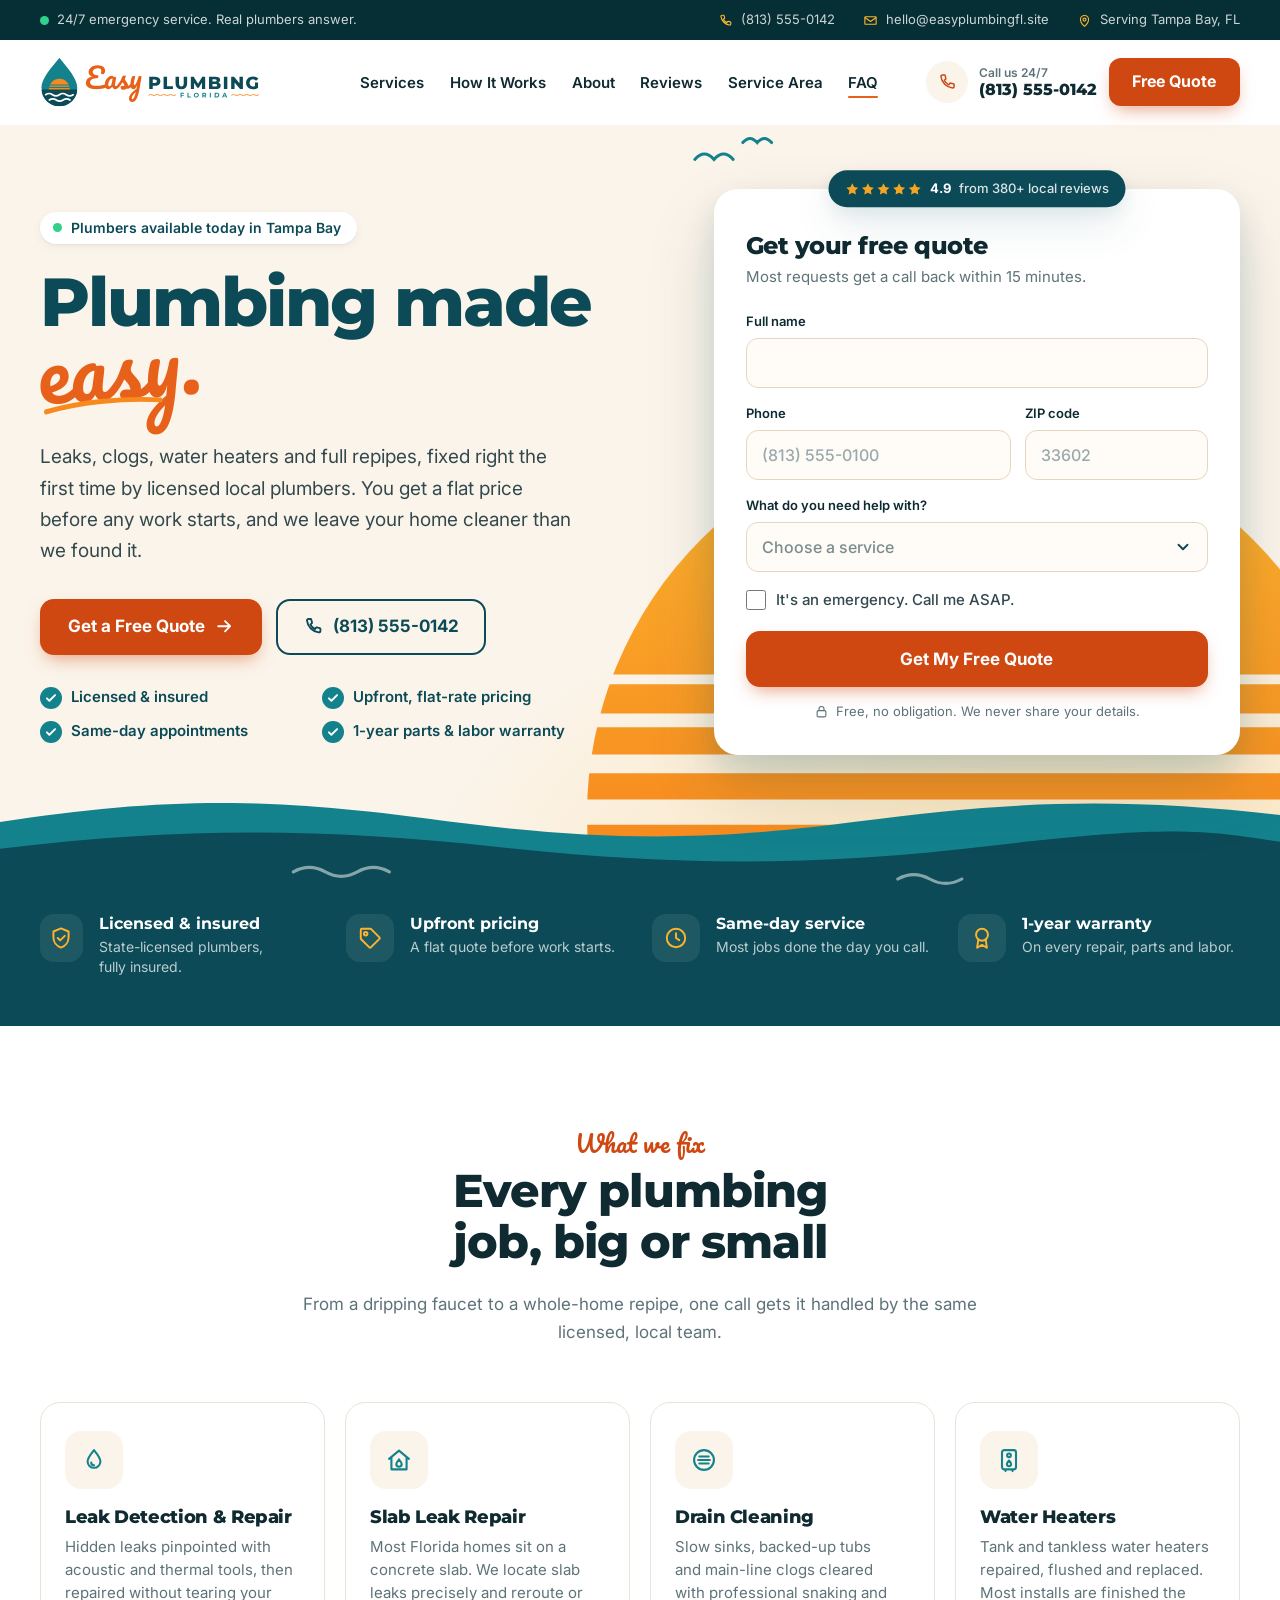
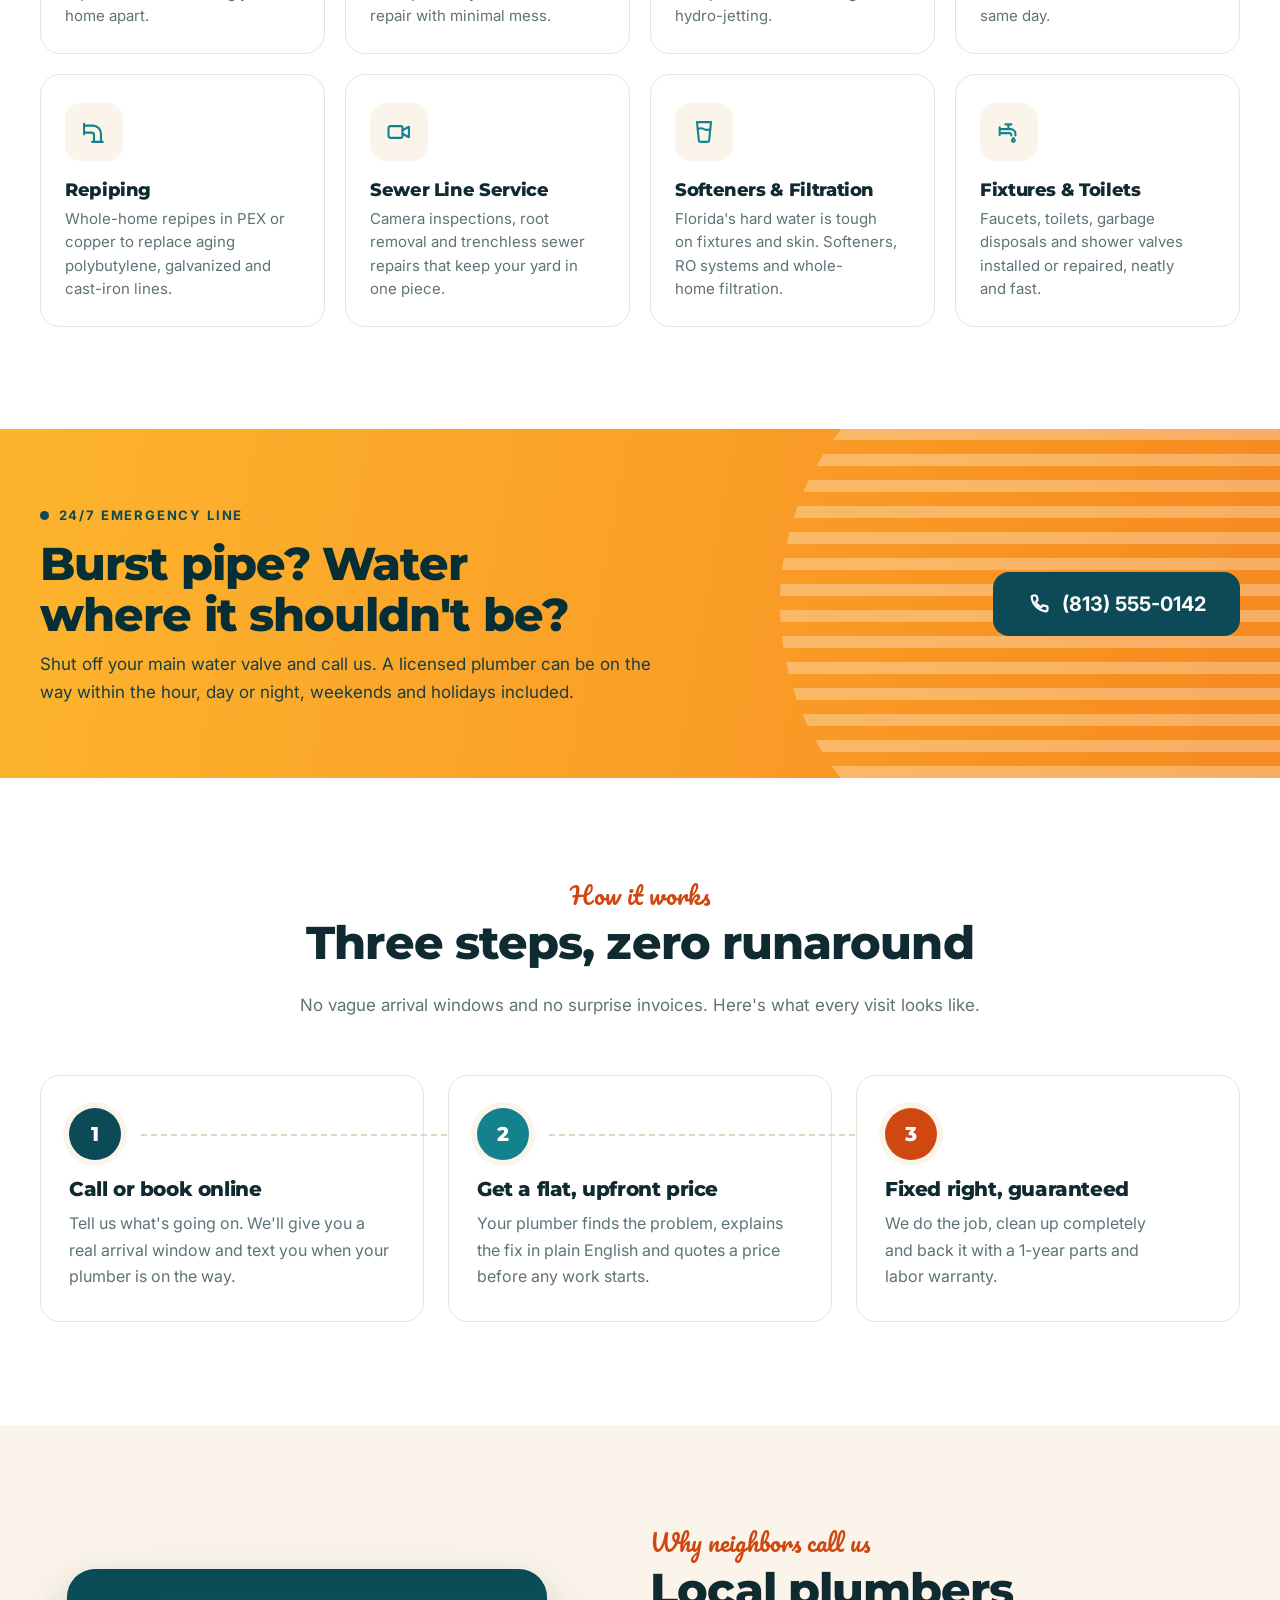
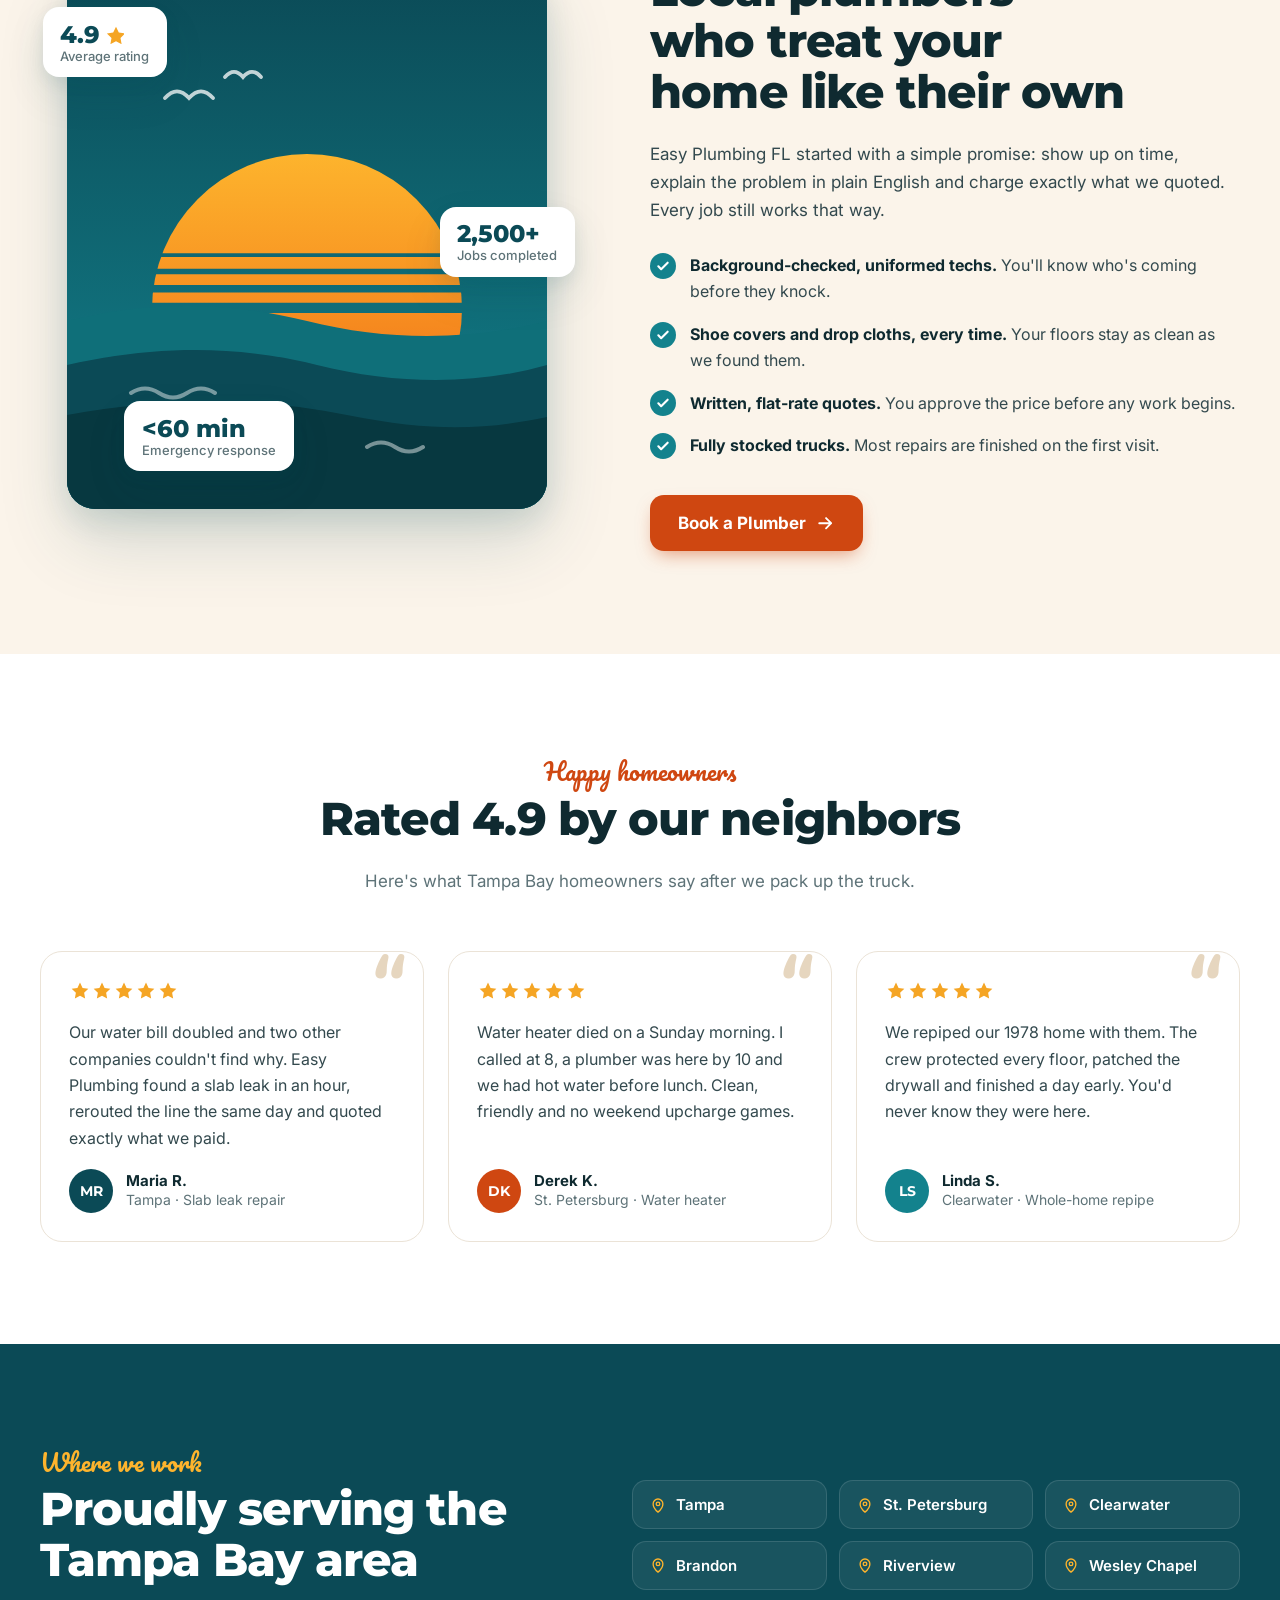
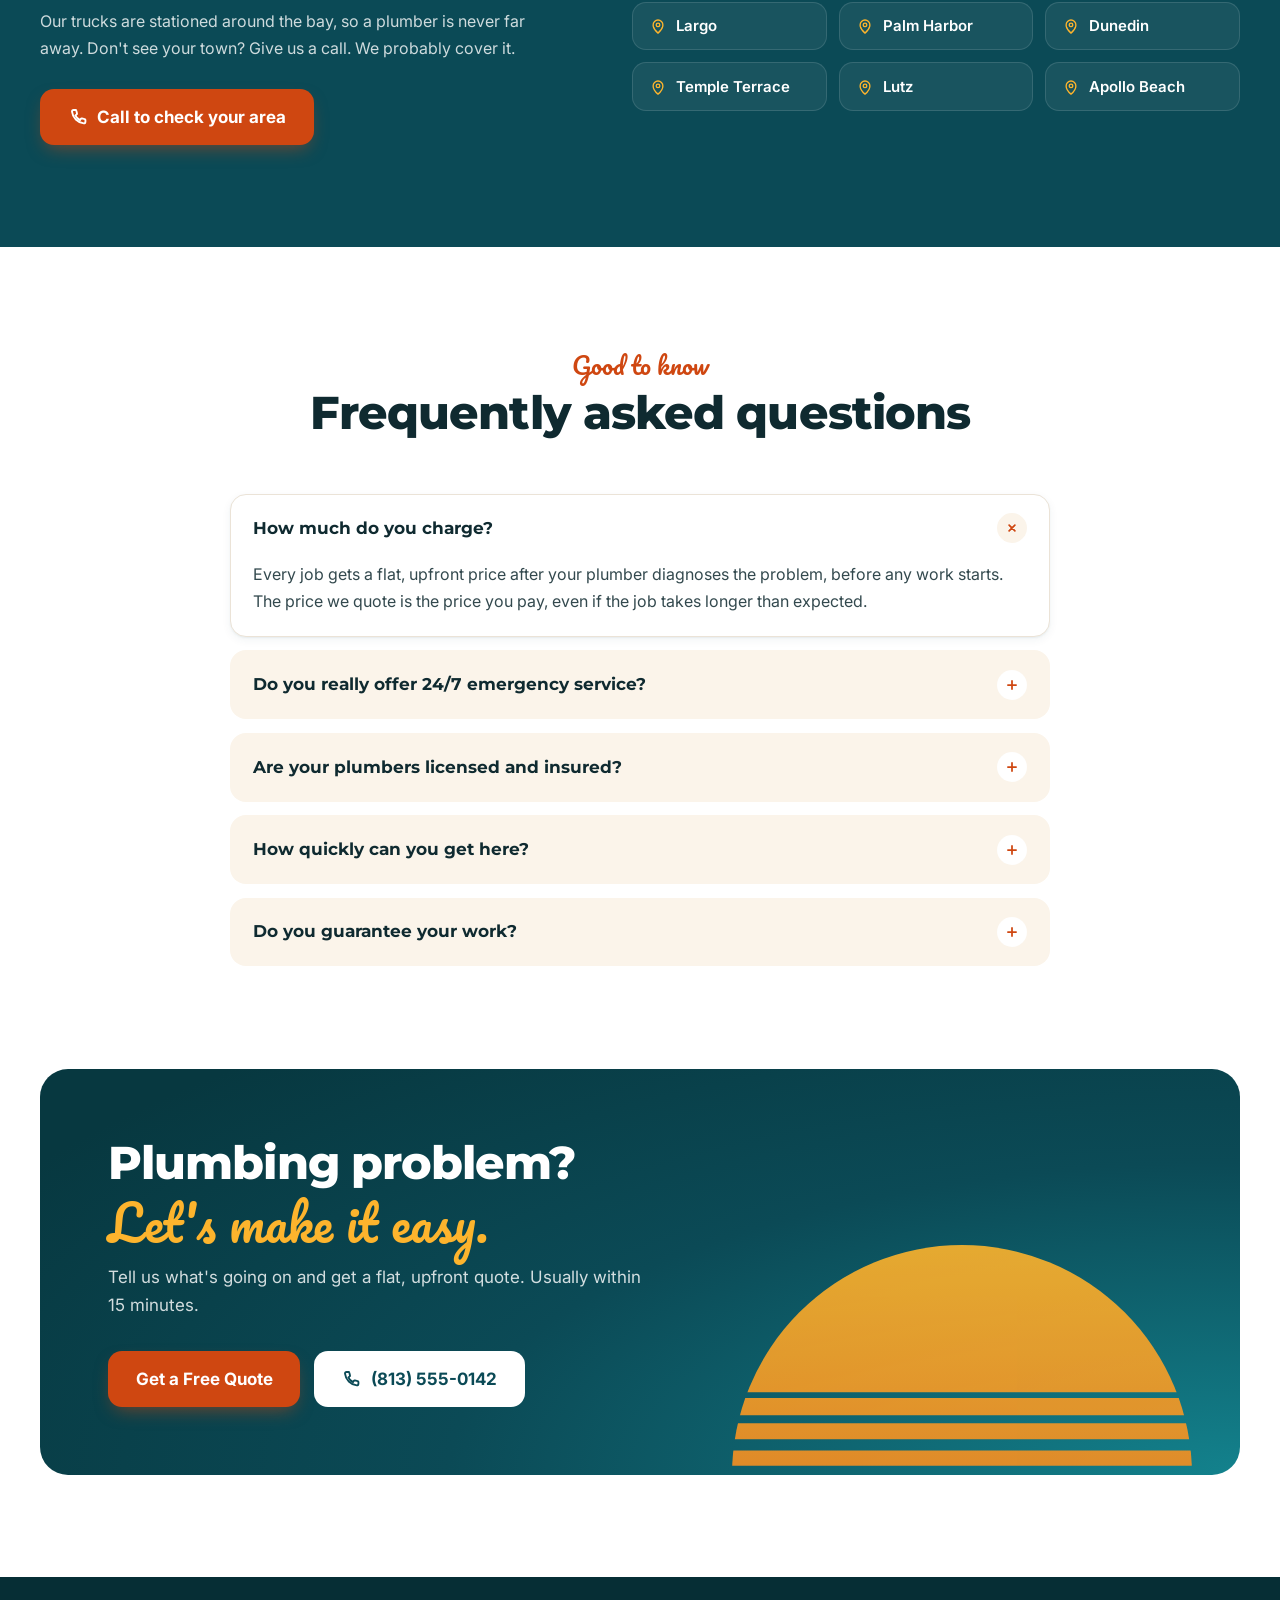
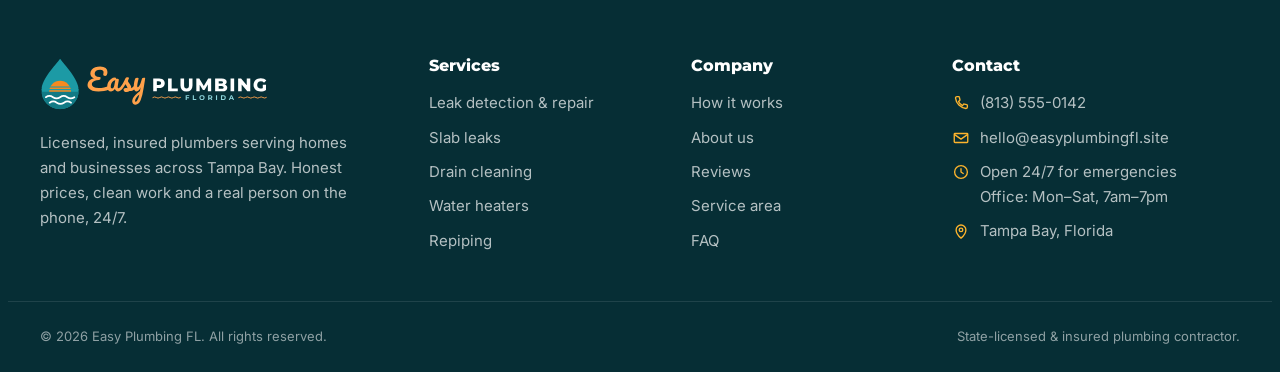
==== commit 7cda298c: "Point canonical, social and contact URLs at easyplumbingfl.site The registered domain is .site, not " ====
--- a/index.html
+++ b/index.html
@@ -5,15 +5,15 @@
   <meta name="viewport" content="width=device-width, initial-scale=1">
   <title>Plumber in Tampa Bay, FL | Easy Plumbing FL</title>
   <meta name="description" content="Licensed, insured Tampa Bay plumbers for leaks, clogs, water heaters, slab leaks and repipes. Upfront flat-rate pricing, same-day service and 24/7 emergency help.">
-  <link rel="canonical" href="https://easyplumbingfl.com/">
+  <link rel="canonical" href="https://easyplumbingfl.site/">
   <meta name="theme-color" content="#0B4A56">
 
   <meta property="og:type" content="website">
   <meta property="og:site_name" content="Easy Plumbing FL">
   <meta property="og:title" content="Easy Plumbing FL | Plumbing made easy in Tampa Bay">
   <meta property="og:description" content="Leaks, clogs, water heaters and repipes, fixed right the first time. Upfront pricing, same-day service, 24/7 emergencies.">
-  <meta property="og:url" content="https://easyplumbingfl.com/">
-  <meta property="og:image" content="https://easyplumbingfl.com/images/og-image.jpg">
+  <meta property="og:url" content="https://easyplumbingfl.site/">
+  <meta property="og:image" content="https://easyplumbingfl.site/images/og-image.jpg">
   <meta property="og:image:width" content="1200">
   <meta property="og:image:height" content="630">
   <meta name="twitter:card" content="summary_large_image">
@@ -33,11 +33,11 @@
     "@context": "https://schema.org",
     "@type": "Plumber",
     "name": "Easy Plumbing FL",
-    "url": "https://easyplumbingfl.com/",
-    "logo": "https://easyplumbingfl.com/images/logo.svg",
-    "image": "https://easyplumbingfl.com/images/og-image.jpg",
+    "url": "https://easyplumbingfl.site/",
+    "logo": "https://easyplumbingfl.site/images/logo.svg",
+    "image": "https://easyplumbingfl.site/images/og-image.jpg",
     "telephone": "+1-813-555-0142",
-    "email": "hello@easyplumbingfl.com",
+    "email": "hello@easyplumbingfl.site",
     "priceRange": "$$",
     "address": { "@type": "PostalAddress", "addressLocality": "Tampa", "addressRegion": "FL", "addressCountry": "US" },
     "areaServed": ["Tampa", "St. Petersburg", "Clearwater", "Brandon", "Riverview", "Wesley Chapel", "Largo", "Palm Harbor", "Dunedin", "Temple Terrace", "Lutz", "Apollo Beach"],
@@ -98,7 +98,7 @@
     <p class="topbar__item"><span class="pulse" aria-hidden="true"></span>24/7 emergency service. Real plumbers answer.</p>
     <ul class="topbar__list">
       <li><svg class="icon"><use href="#i-phone"/></svg><a href="tel:+18135550142">(813) 555-0142</a></li>
-      <li><svg class="icon"><use href="#i-mail"/></svg><a href="mailto:hello@easyplumbingfl.com">hello@easyplumbingfl.com</a></li>
+      <li><svg class="icon"><use href="#i-mail"/></svg><a href="mailto:hello@easyplumbingfl.site">hello@easyplumbingfl.site</a></li>
       <li><svg class="icon"><use href="#i-pin"/></svg>Serving Tampa Bay, FL</li>
     </ul>
   </div>
@@ -460,7 +460,7 @@
       <h3>Contact</h3>
       <ul class="footer__contact">
         <li><svg class="icon"><use href="#i-phone"/></svg><a href="tel:+18135550142">(813) 555-0142</a></li>
-        <li><svg class="icon"><use href="#i-mail"/></svg><a href="mailto:hello@easyplumbingfl.com">hello@easyplumbingfl.com</a></li>
+        <li><svg class="icon"><use href="#i-mail"/></svg><a href="mailto:hello@easyplumbingfl.site">hello@easyplumbingfl.site</a></li>
         <li><svg class="icon"><use href="#i-clock"/></svg><span>Open 24/7 for emergencies<br>Office: Mon–Sat, 7am–7pm</span></li>
         <li><svg class="icon"><use href="#i-pin"/></svg><span>Tampa Bay, Florida</span></li>
       </ul>
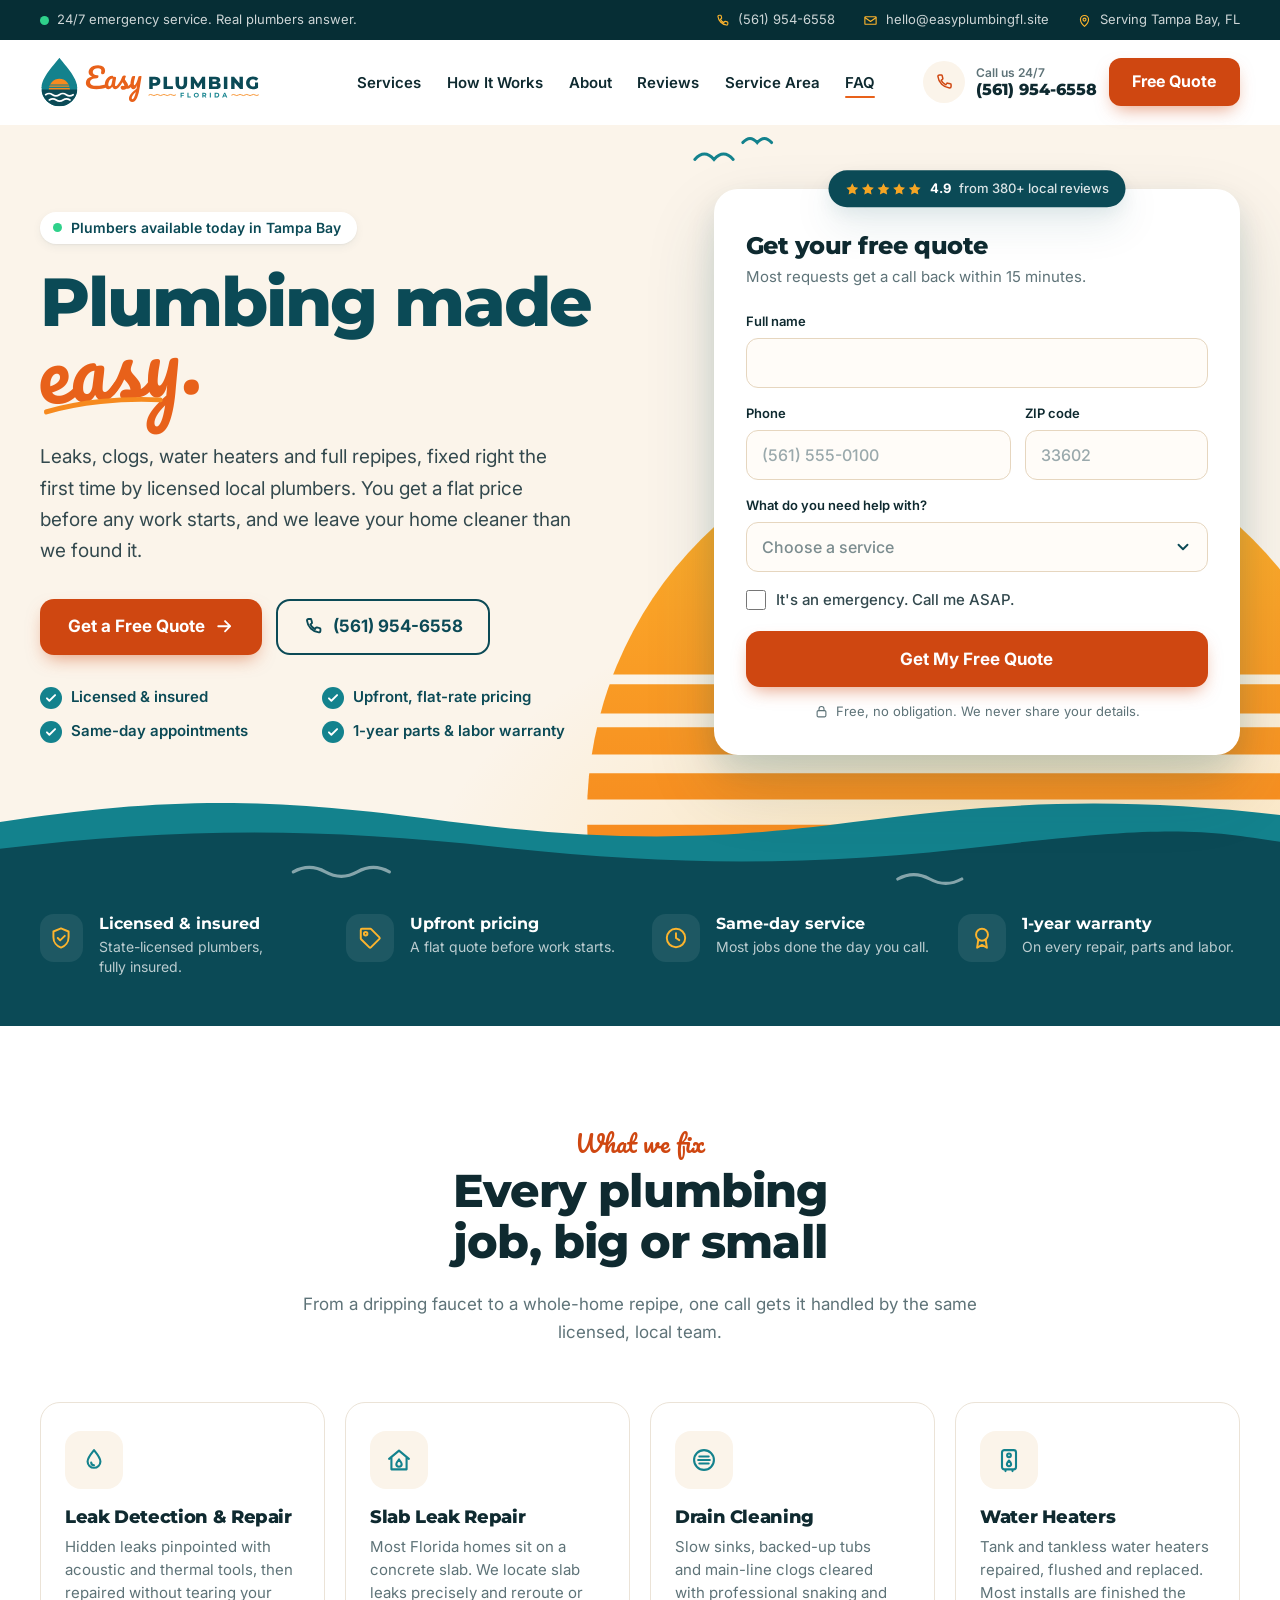
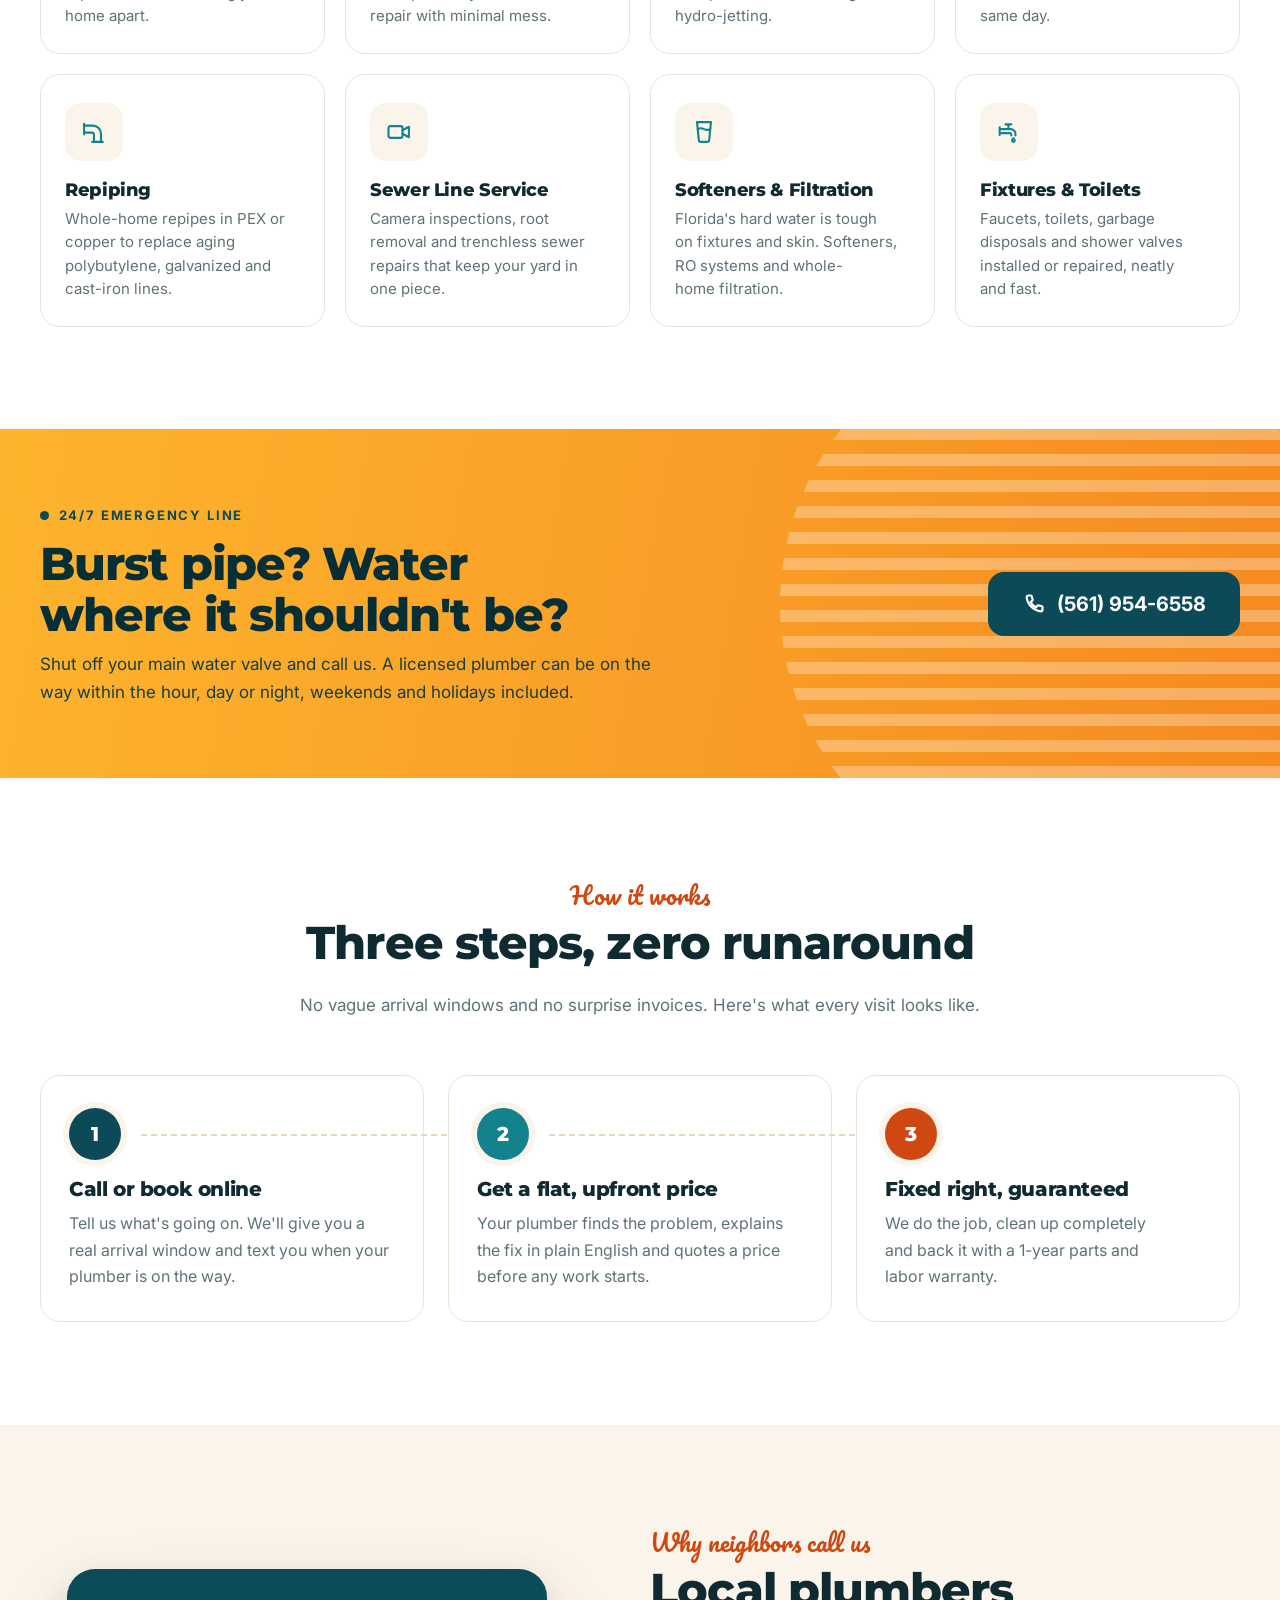
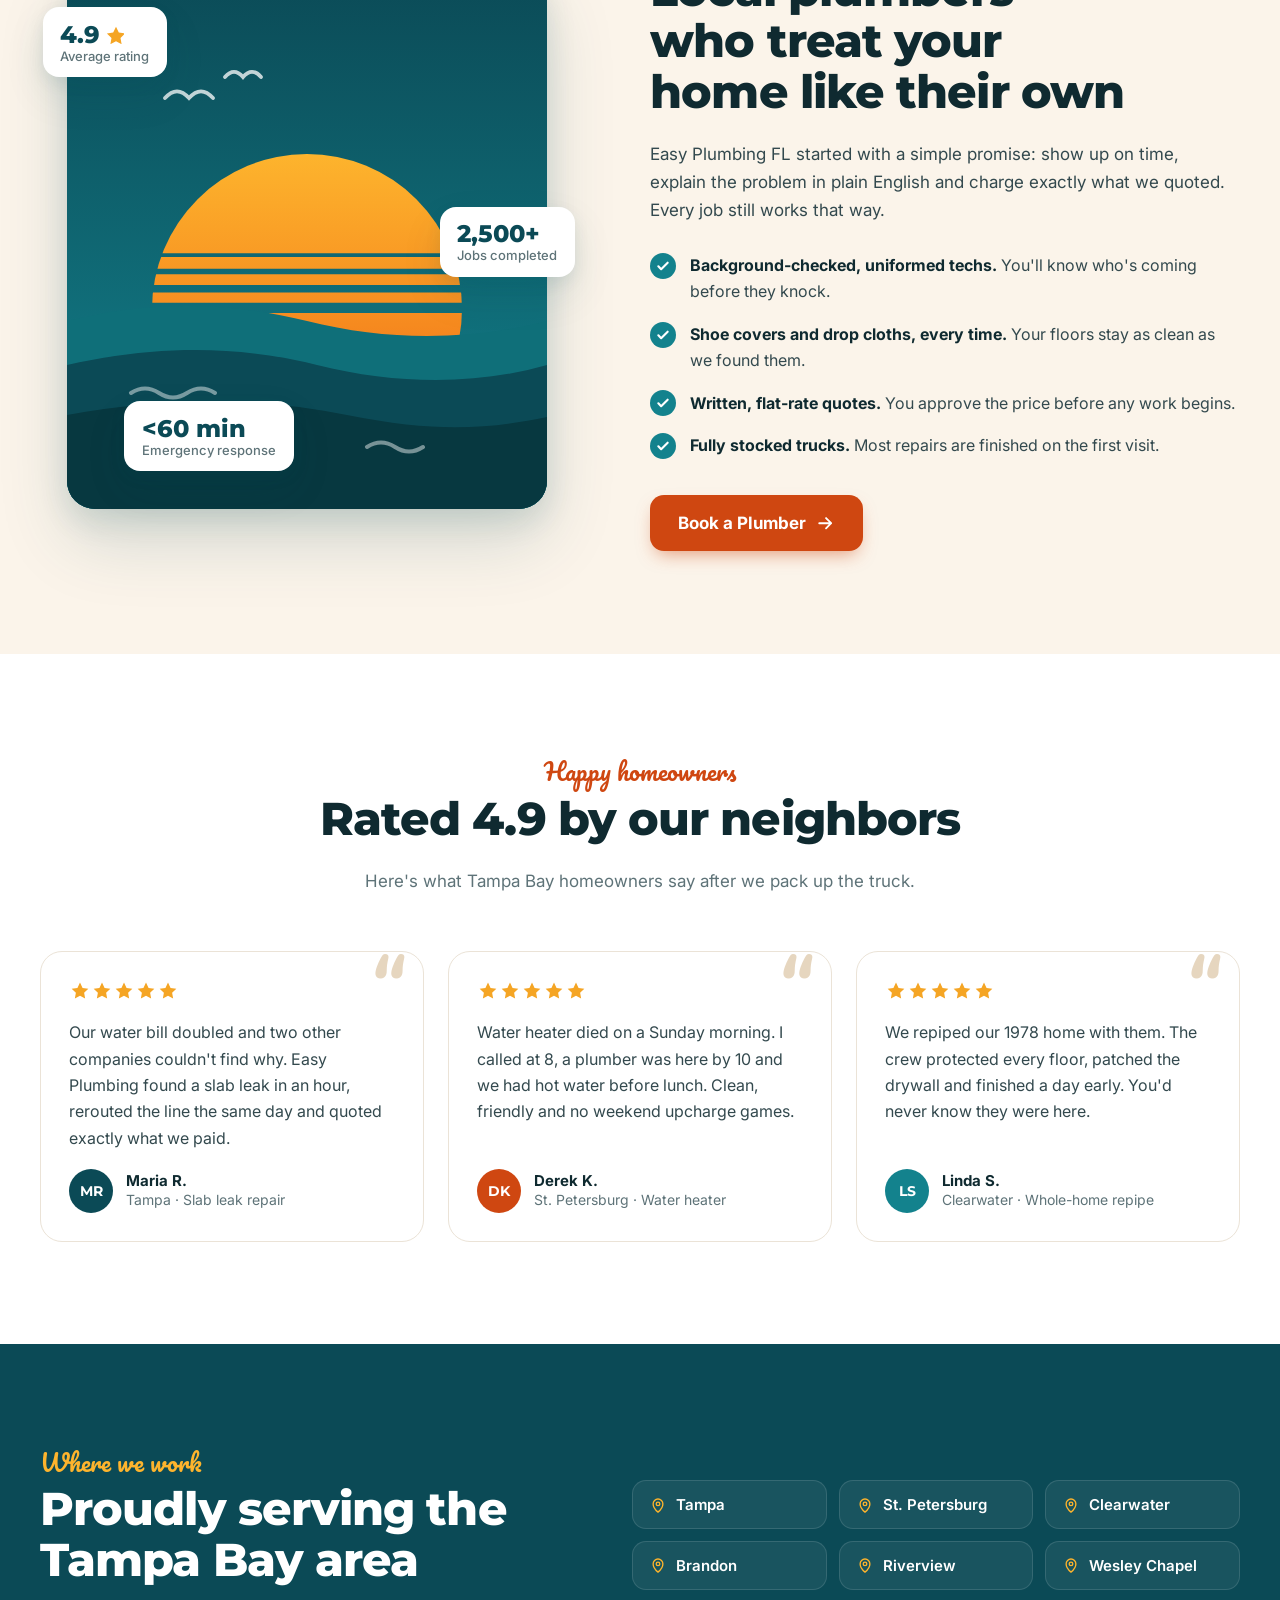
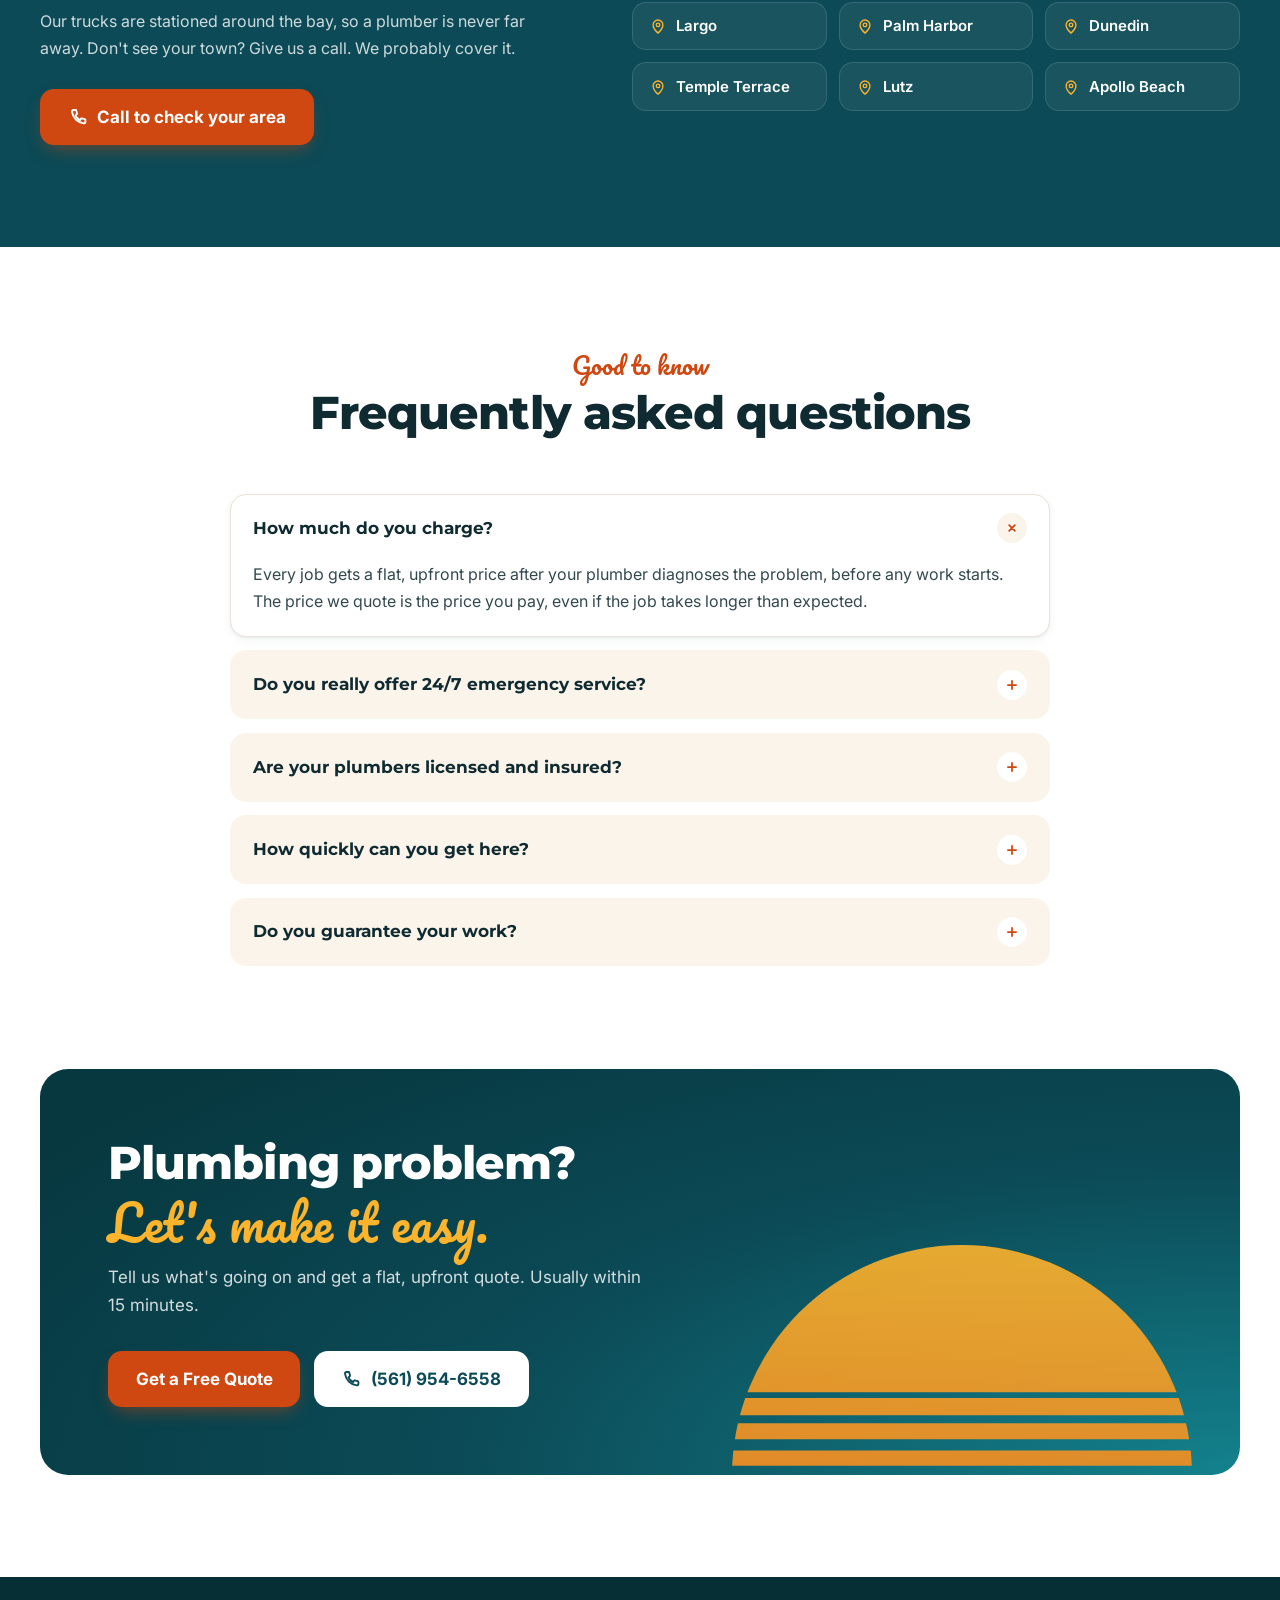
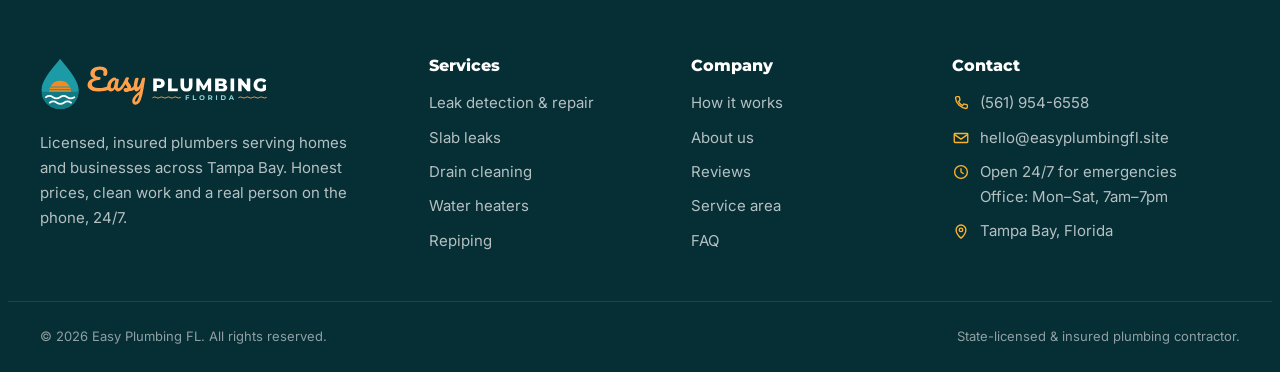
==== commit ac7c203c: "Use the real phone number Swaps the placeholder 813 number for (561) 954-6558 across the tel: links," ====
--- a/index.html
+++ b/index.html
@@ -36,7 +36,7 @@
     "url": "https://easyplumbingfl.site/",
     "logo": "https://easyplumbingfl.site/images/logo.svg",
     "image": "https://easyplumbingfl.site/images/og-image.jpg",
-    "telephone": "+1-813-555-0142",
+    "telephone": "+1-561-954-6558",
     "email": "hello@easyplumbingfl.site",
     "priceRange": "$$",
     "address": { "@type": "PostalAddress", "addressLocality": "Tampa", "addressRegion": "FL", "addressCountry": "US" },
@@ -97,7 +97,7 @@
   <div class="container topbar__inner">
     <p class="topbar__item"><span class="pulse" aria-hidden="true"></span>24/7 emergency service. Real plumbers answer.</p>
     <ul class="topbar__list">
-      <li><svg class="icon"><use href="#i-phone"/></svg><a href="tel:+18135550142">(813) 555-0142</a></li>
+      <li><svg class="icon"><use href="#i-phone"/></svg><a href="tel:+15619546558">(561) 954-6558</a></li>
       <li><svg class="icon"><use href="#i-mail"/></svg><a href="mailto:hello@easyplumbingfl.site">hello@easyplumbingfl.site</a></li>
       <li><svg class="icon"><use href="#i-pin"/></svg>Serving Tampa Bay, FL</li>
     </ul>
@@ -121,14 +121,14 @@
       </ul>
       <div class="nav__cta">
         <a class="btn btn--primary btn--lg" href="#quote">Get a Free Quote</a>
-        <a class="btn btn--outline btn--lg" href="tel:+18135550142"><svg class="icon"><use href="#i-phone"/></svg>(813) 555-0142</a>
+        <a class="btn btn--outline btn--lg" href="tel:+15619546558"><svg class="icon"><use href="#i-phone"/></svg>(561) 954-6558</a>
       </div>
     </nav>
 
     <div class="header__actions">
-      <a class="header__phone" href="tel:+18135550142">
+      <a class="header__phone" href="tel:+15619546558">
         <span class="header__phone-icon"><svg class="icon"><use href="#i-phone"/></svg></span>
-        <span><small>Call us 24/7</small>(813) 555-0142</span>
+        <span><small>Call us 24/7</small>(561) 954-6558</span>
       </a>
       <a class="btn btn--primary header__cta" href="#quote">Free Quote</a>
       <button class="nav-toggle" type="button" aria-expanded="false" aria-controls="site-nav" aria-label="Open menu">
@@ -151,7 +151,7 @@
         <p class="hero__lead">Leaks, clogs, water heaters and full repipes, fixed right the first time by licensed local plumbers. You get a flat price before any work starts, and we leave your home cleaner than we found it.</p>
         <div class="hero__ctas">
           <a class="btn btn--primary btn--lg" href="#quote">Get a Free Quote<svg class="icon"><use href="#i-arrow"/></svg></a>
-          <a class="btn btn--outline btn--lg" href="tel:+18135550142"><svg class="icon"><use href="#i-phone"/></svg>(813) 555-0142</a>
+          <a class="btn btn--outline btn--lg" href="tel:+15619546558"><svg class="icon"><use href="#i-phone"/></svg>(561) 954-6558</a>
         </div>
         <ul class="hero__checks">
           <li><svg class="icon"><use href="#i-check"/></svg>Licensed &amp; insured</li>
@@ -181,7 +181,7 @@
               <div class="field-row">
                 <div class="field">
                   <label for="q-phone">Phone</label>
-                  <input id="q-phone" name="phone" type="tel" autocomplete="tel" inputmode="tel" placeholder="(813) 555-0100" required>
+                  <input id="q-phone" name="phone" type="tel" autocomplete="tel" inputmode="tel" placeholder="(561) 555-0100" required>
                   <span class="field__error" aria-live="polite"></span>
                 </div>
                 <div class="field">
@@ -267,7 +267,7 @@
         <h2 id="emergency-title">Burst pipe? Water where it shouldn't be?</h2>
         <p>Shut off your main water valve and call us. A licensed plumber can be on the way within the hour, day or night, weekends and holidays included.</p>
       </div>
-      <a class="btn btn--teal btn--xl" href="tel:+18135550142"><svg class="icon"><use href="#i-phone"/></svg>(813) 555-0142</a>
+      <a class="btn btn--teal btn--xl" href="tel:+15619546558"><svg class="icon"><use href="#i-phone"/></svg>(561) 954-6558</a>
     </div>
   </section>
 
@@ -361,7 +361,7 @@
         <p class="eyebrow eyebrow--light">Where we work</p>
         <h2>Proudly serving the Tampa Bay area</h2>
         <p>Our trucks are stationed around the bay, so a plumber is never far away. Don't see your town? Give us a call. We probably cover it.</p>
-        <a class="btn btn--primary btn--lg" href="tel:+18135550142"><svg class="icon"><use href="#i-phone"/></svg>Call to check your area</a>
+        <a class="btn btn--primary btn--lg" href="tel:+15619546558"><svg class="icon"><use href="#i-phone"/></svg>Call to check your area</a>
       </div>
       <ul class="areas__list" data-reveal style="--d:1">
         <li><svg class="icon"><use href="#i-pin"/></svg>Tampa</li>
@@ -423,7 +423,7 @@
         </div>
         <div class="cta__actions">
           <a class="btn btn--primary btn--lg" href="#quote">Get a Free Quote</a>
-          <a class="btn btn--white btn--lg" href="tel:+18135550142"><svg class="icon"><use href="#i-phone"/></svg>(813) 555-0142</a>
+          <a class="btn btn--white btn--lg" href="tel:+15619546558"><svg class="icon"><use href="#i-phone"/></svg>(561) 954-6558</a>
         </div>
       </div>
     </div>
@@ -459,7 +459,7 @@
     <div>
       <h3>Contact</h3>
       <ul class="footer__contact">
-        <li><svg class="icon"><use href="#i-phone"/></svg><a href="tel:+18135550142">(813) 555-0142</a></li>
+        <li><svg class="icon"><use href="#i-phone"/></svg><a href="tel:+15619546558">(561) 954-6558</a></li>
         <li><svg class="icon"><use href="#i-mail"/></svg><a href="mailto:hello@easyplumbingfl.site">hello@easyplumbingfl.site</a></li>
         <li><svg class="icon"><use href="#i-clock"/></svg><span>Open 24/7 for emergencies<br>Office: Mon–Sat, 7am–7pm</span></li>
         <li><svg class="icon"><use href="#i-pin"/></svg><span>Tampa Bay, Florida</span></li>
@@ -473,7 +473,7 @@
 </footer>
 
 <div class="mobile-bar">
-  <a class="btn btn--teal" href="tel:+18135550142"><svg class="icon"><use href="#i-phone"/></svg>Call now</a>
+  <a class="btn btn--teal" href="tel:+15619546558"><svg class="icon"><use href="#i-phone"/></svg>Call now</a>
   <a class="btn btn--primary" href="#quote">Free quote</a>
 </div>
 
